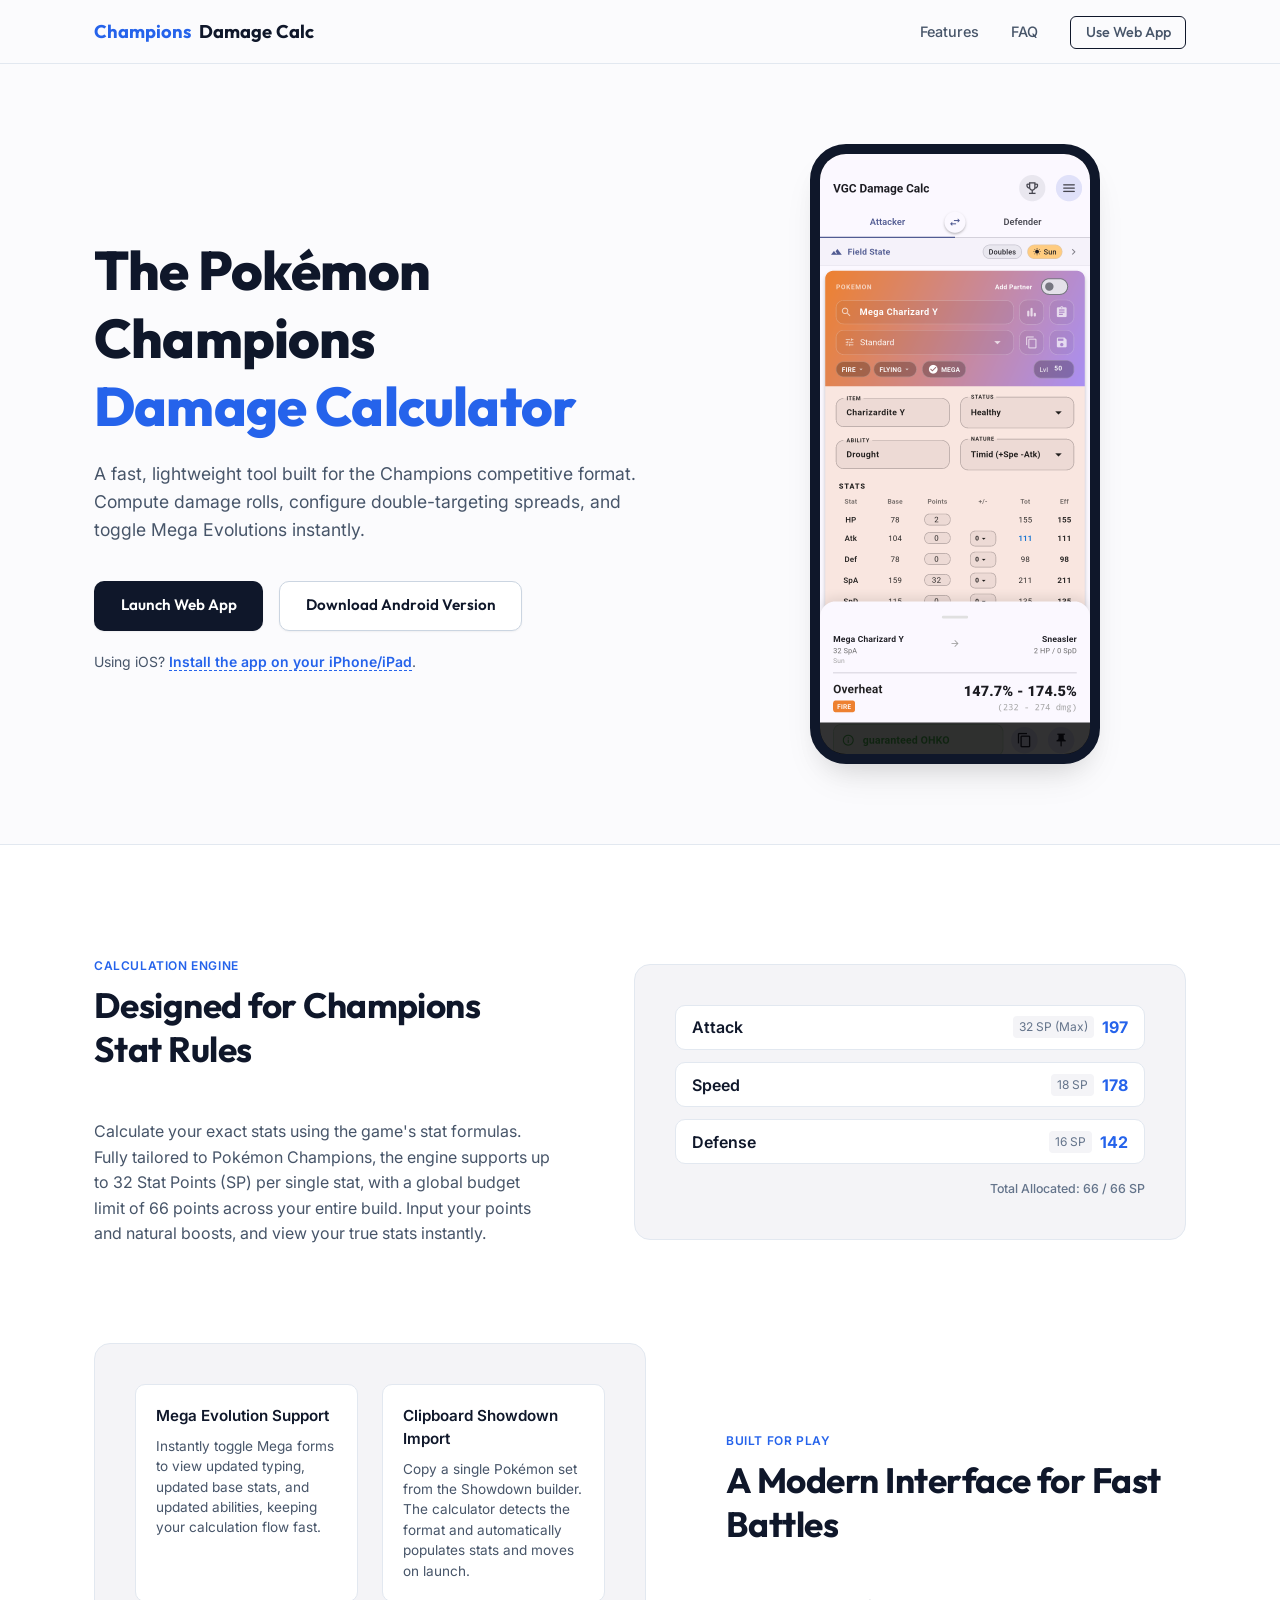
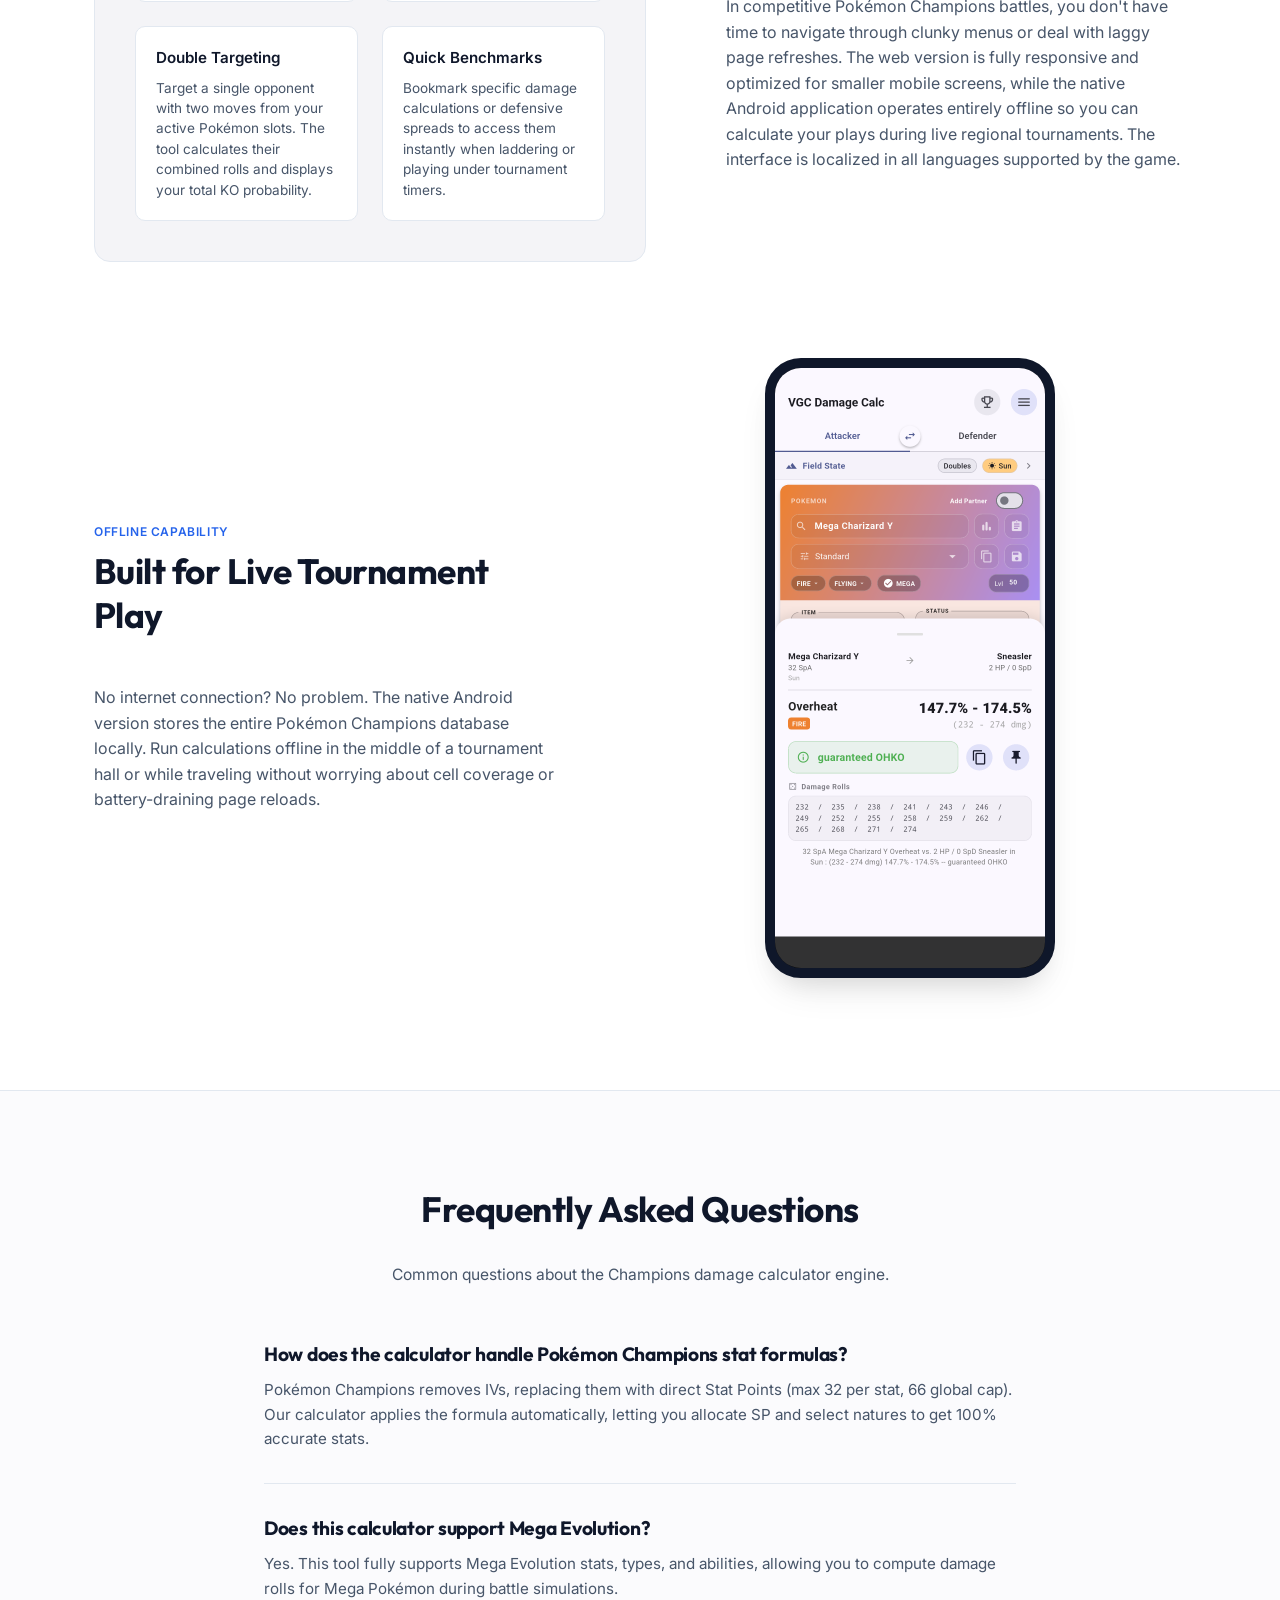
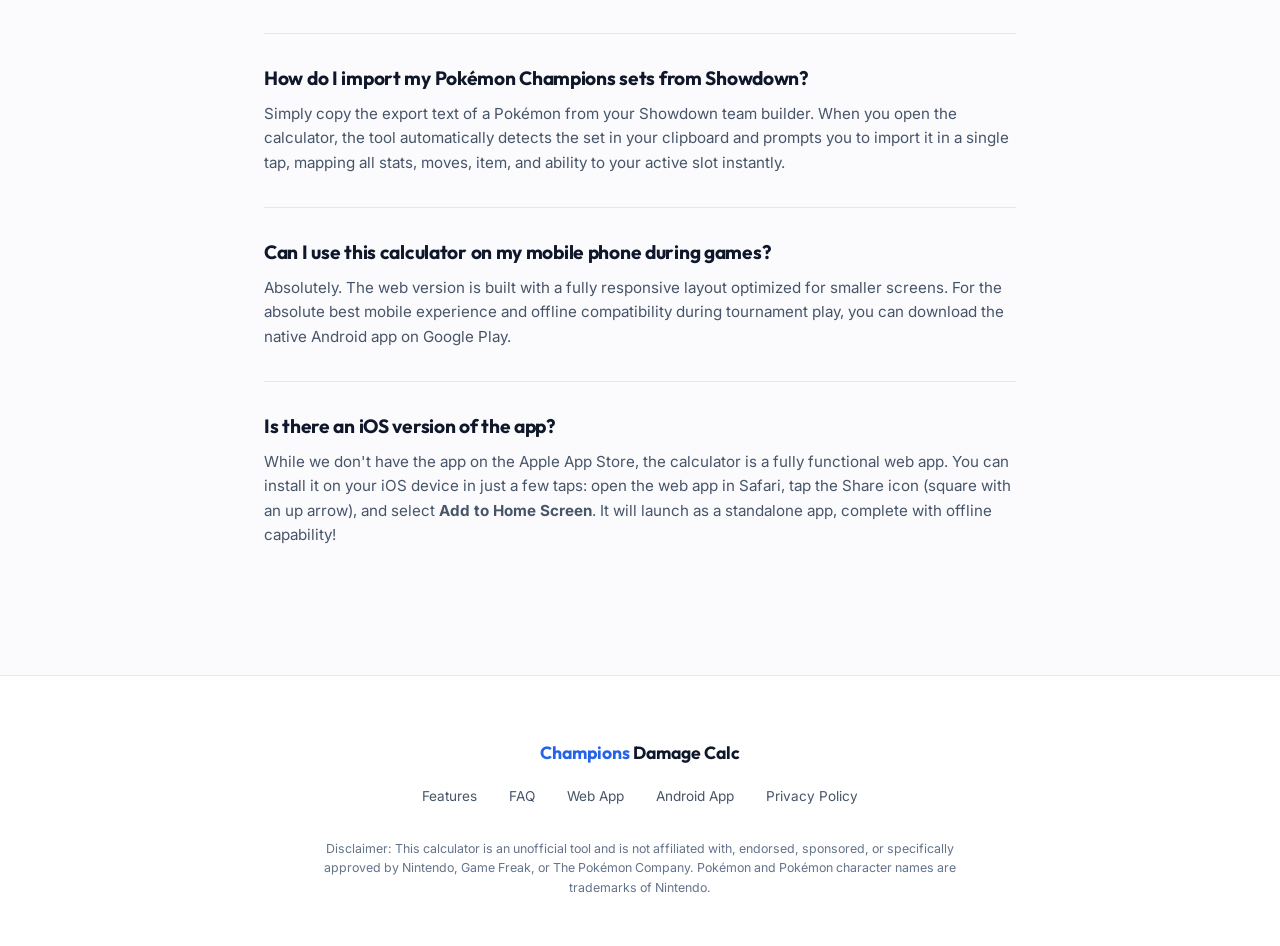
==== index.html @ 3e492c59 "added ios instructions" ====
<!DOCTYPE html>
<html lang="en">
<head>
  <meta charset="UTF-8">
  <meta name="viewport" content="width=device-width, initial-scale=1.0">
  <meta http-equiv="X-UA-Compatible" content="ie=edge">
  
  <!-- Primary SEO Metadata -->
  <title>VGC Damage Calculator for Pokémon Champions</title>
  <meta name="description" content="A dedicated damage calculator for the Pokémon Champions competitive format. Adjust Stat Points, import Showdown sets, and check Mega Evolutions.">
  <meta name="keywords" content="VGC damage calculator, Pokémon Champions damage calculator, Champions VGC calculator, Pokémon damage calculator, Showdown set import, Mega Evolution damage calculator, Pokémon Champions stats">
  <meta name="author" content="thecano">
  <link rel="canonical" href="https://canolabs.dev/">

  <!-- Open Graph / Facebook -->
  <meta property="og:type" content="website">
  <meta property="og:url" content="https://canolabs.dev/">
  <meta property="og:title" content="VGC Damage Calculator for Pokémon Champions">
  <meta property="og:description" content="A dedicated damage calculator for the Pokémon Champions competitive format. Adjust Stat Points, import Showdown sets, and check Mega Evolutions.">
  <meta property="og:image" content="https://canolabs.dev/assets/icon/icon.png">

  <!-- Twitter -->
  <meta property="twitter:card" content="summary_large_image">
  <meta property="twitter:url" content="https://canolabs.dev/">
  <meta property="twitter:title" content="VGC Damage Calculator for Pokémon Champions">
  <meta property="twitter:description" content="A dedicated damage calculator for the Pokémon Champions competitive format. Adjust Stat Points, import Showdown sets, and check Mega Evolutions.">
  <meta property="twitter:image" content="https://canolabs.dev/assets/icon/icon.png">

  <!-- Stylesheet & Favicon -->
  <link rel="stylesheet" href="styles.css">
  <link rel="icon" type="image/png" href="assets/icon/icon.png">

  <!-- Schema.org JSON-LD Markup -->
  <script type="application/ld+json">
  {
    "@context": "https://schema.org",
    "@graph": [
      {
        "@type": "SoftwareApplication",
        "@id": "https://thecano.github.io/#android-app",
        "name": "Pokémon Champions Damage Calculator (Android)",
        "operatingSystem": "Android",
        "applicationCategory": "GameApplication",
        "offers": {
          "@type": "Offer",
          "price": "0",
          "priceCurrency": "USD"
        },
        "aggregateRating": {
          "@type": "AggregateRating",
          "ratingValue": "4.9",
          "ratingCount": "124"
        },
        "downloadUrl": "https://play.google.com/store/apps/details?id=io.github.thecano.mobile_vgc_damage_calculator"
      },
      {
        "@type": "WebApplication",
        "@id": "https://thecano.github.io/#web-app",
        "name": "Pokémon Champions Damage Calculator (Web)",
        "applicationCategory": "GameApplication",
        "browserRequirements": "Requires HTML5 compatible browser",
        "offers": {
          "@type": "Offer",
          "price": "0",
          "priceCurrency": "USD"
        },
        "url": "https://calc.canolabs.dev/"
      }
    ]
  }
  </script>
</head>
<body>

  <!-- NAVBAR -->
  <nav class="navbar">
    <div class="container navbar-container">
      <a href="#" class="logo">
        <span class="logo-accent">Champions</span> Damage Calc
      </a>
      <ul class="nav-links">
        <li><a href="#features">Features</a></li>
        <li><a href="#faq">FAQ</a></li>
        <li><a href="https://calc.canolabs.dev/" class="btn-navbar">Use Web App</a></li>
      </ul>
    </div>
  </nav>

  <!-- HERO SECTION -->
  <header class="container hero-split">
    <div class="hero-content">
      <h1 class="hero-title">
        The Pokémon Champions <br>
        <span style="color: var(--color-primary);">Damage Calculator</span>
      </h1>
      <p class="hero-subtitle">
        A fast, lightweight tool built for the Champions competitive format. Compute damage rolls, configure double-targeting spreads, and toggle Mega Evolutions instantly.
      </p>
      <div class="cta-group">
        <a href="https://calc.canolabs.dev/" class="btn btn-primary">
          Launch Web App
        </a>
        <a href="https://play.google.com/store/apps/details?id=io.github.thecano.mobile_vgc_damage_calculator" class="btn btn-secondary">
          Download Android Version
        </a>
      </div>
      <div class="ios-cta-container">
        <p class="ios-cta-text">
          Using iOS? <a href="#" id="open-ios-instructions" class="ios-link">Install the app on your iPhone/iPad</a>.
        </p>
      </div>
    </div>

    <!-- Real phone screenshot mockup -->
    <div class="phone-mockup">
      <img src="assets/screenshots/matchup.png" alt="Pokémon Champions Damage Calculator Matchup Screen">
    </div>
  </header>

  <!-- FEATURES SHOWCASE (ASYMMETRIC) -->
  <section class="feature-showcase" id="features">
    <div class="container">
      
      <!-- Showcase Row 1: Stat Points Engine -->
      <div class="showcase-row">
        <div class="showcase-content">
          <span class="showcase-label">Calculation Engine</span>
          <h2>Designed for Champions Stat Rules</h2>
          <p class="showcase-desc">
            Calculate your exact stats using the game's stat formulas. Fully tailored to Pokémon Champions, the engine supports up to 32 Stat Points (SP) per single stat, with a global budget limit of 66 points across your entire build. Input your points and natural boosts, and view your true stats instantly.
          </p>
        </div>
        
        <div class="showcase-visual">
          <div class="stat-points-list">
            <div class="stat-item">
              <span class="stat-label">Attack</span>
              <div class="stat-points-display">
                <span class="stat-point-tag">32 SP (Max)</span>
                <span class="stat-value">197</span>
              </div>
            </div>
            <div class="stat-item">
              <span class="stat-label">Speed</span>
              <div class="stat-points-display">
                <span class="stat-point-tag">18 SP</span>
                <span class="stat-value">178</span>
              </div>
            </div>
            <div class="stat-item">
              <span class="stat-label">Defense</span>
              <div class="stat-points-display">
                <span class="stat-point-tag">16 SP</span>
                <span class="stat-value">142</span>
              </div>
            </div>
            <div style="text-align: right; font-size: 0.775rem; color: var(--text-light); margin-top: 4px; font-weight: 500;">
              Total Allocated: 66 / 66 SP
            </div>
          </div>
        </div>
      </div>

      <!-- Showcase Row 2: Secondary Highlights Grid -->
      <div class="showcase-row">
        <div class="showcase-visual">
          <div class="grid-features">
            <div class="grid-feature-item">
              <h4>Mega Evolution Support</h4>
              <p>Instantly toggle Mega forms to view updated typing, updated base stats, and updated abilities, keeping your calculation flow fast.</p>
            </div>
            <div class="grid-feature-item">
              <h4>Clipboard Showdown Import</h4>
              <p>Copy a single Pokémon set from the Showdown builder. The calculator detects the format and automatically populates stats and moves on launch.</p>
            </div>
            <div class="grid-feature-item">
              <h4>Double Targeting</h4>
              <p>Target a single opponent with two moves from your active Pokémon slots. The tool calculates their combined rolls and displays your total KO probability.</p>
            </div>
            <div class="grid-feature-item">
              <h4>Quick Benchmarks</h4>
              <p>Bookmark specific damage calculations or defensive spreads to access them instantly when laddering or playing under tournament timers.</p>
            </div>
          </div>
        </div>

        <div class="showcase-content">
          <span class="showcase-label">Built for Play</span>
          <h2>A Modern Interface for Fast Battles</h2>
          <p class="showcase-desc">
            In competitive Pokémon Champions battles, you don't have time to navigate through clunky menus or deal with laggy page refreshes. The web version is fully responsive and optimized for smaller mobile screens, while the native Android application operates entirely offline so you can calculate your plays during live regional tournaments. The interface is localized in all languages supported by the game.
          </p>
        </div>
      </div>

      <!-- Showcase Row 3: Offline Capability -->
      <div class="showcase-row">
        <div class="showcase-content">
          <span class="showcase-label">Offline Capability</span>
          <h2>Built for Live Tournament Play</h2>
          <p class="showcase-desc">
            No internet connection? No problem. The native Android version stores the entire Pokémon Champions database locally. Run calculations offline in the middle of a tournament hall or while traveling without worrying about cell coverage or battery-draining page reloads.
          </p>
        </div>
        
        <div class="phone-mockup">
          <img src="assets/screenshots/heat_wave_damage.png" alt="Pokémon Champions Damage Calculator Heat Wave Damage Screen">
        </div>
      </div>

    </div>
  </section>

  <!-- FAQ SECTION (DOCS-STYLE) -->
  <section class="section faq-docs" id="faq">
    <div class="container faq-docs-container">
      <div class="faq-docs-header">
        <h2>Frequently Asked Questions</h2>
        <p>Common questions about the Champions damage calculator engine.</p>
      </div>
      <div class="faq-docs-list">
        
        <div class="faq-docs-item">
          <h3 class="faq-docs-question">How does the calculator handle Pokémon Champions stat formulas?</h3>
          <p class="faq-docs-answer">
            Pokémon Champions removes IVs, replacing them with direct Stat Points (max 32 per stat, 66 global cap). Our calculator applies the formula automatically, letting you allocate SP and select natures to get 100% accurate stats.
          </p>
        </div>

        <div class="faq-docs-item">
          <h3 class="faq-docs-question">Does this calculator support Mega Evolution?</h3>
          <p class="faq-docs-answer">
            Yes. This tool fully supports Mega Evolution stats, types, and abilities, allowing you to compute damage rolls for Mega Pokémon during battle simulations.
          </p>
        </div>

        <div class="faq-docs-item">
          <h3 class="faq-docs-question">How do I import my Pokémon Champions sets from Showdown?</h3>
          <p class="faq-docs-answer">
            Simply copy the export text of a Pokémon from your Showdown team builder. When you open the calculator, the tool automatically detects the set in your clipboard and prompts you to import it in a single tap, mapping all stats, moves, item, and ability to your active slot instantly.
          </p>
        </div>

        <div class="faq-docs-item">
          <h3 class="faq-docs-question">Can I use this calculator on my mobile phone during games?</h3>
          <p class="faq-docs-answer">
            Absolutely. The web version is built with a fully responsive layout optimized for smaller screens. For the absolute best mobile experience and offline compatibility during tournament play, you can download the native Android app on Google Play.
          </p>
        </div>

        <div class="faq-docs-item">
          <h3 class="faq-docs-question">Is there an iOS version of the app?</h3>
          <p class="faq-docs-answer">
            While we don't have the app on the Apple App Store, the calculator is a fully functional web app. You can install it on your iOS device in just a few taps: open the web app in Safari, tap the Share icon (square with an up arrow), and select <strong>Add to Home Screen</strong>. It will launch as a standalone app, complete with offline capability!
          </p>
        </div>

      </div>
    </div>
  </section>

  <!-- FOOTER -->
  <footer class="footer">
    <div class="container">
      <div class="footer-logo">
        <span>Champions</span> Damage Calc
      </div>
      <ul class="footer-links">
        <li><a href="#features">Features</a></li>
        <li><a href="#faq">FAQ</a></li>
        <li><a href="https://calc.canolabs.dev/">Web App</a></li>
        <li><a href="https://play.google.com/store/apps/details?id=io.github.thecano.mobile_vgc_damage_calculator">Android App</a></li>
        <li><a href="privacy/">Privacy Policy</a></li>
      </ul>
      <p class="footer-disclaimer">
        Disclaimer: This calculator is an unofficial tool and is not affiliated with, endorsed, sponsored, or specifically approved by Nintendo, Game Freak, or The Pokémon Company. Pokémon and Pokémon character names are trademarks of Nintendo.
      </p>
    </div>
  </footer>

  <!-- iOS INSTALLATION MODAL -->
  <div id="ios-modal" class="modal-overlay">
    <div class="modal-container">
      <div class="modal-header">
        <div class="modal-header-title">
          <svg viewBox="0 0 24 24" width="24" height="24" class="modal-icon">
            <path fill="currentColor" d="M17 1.01L7 1c-1.1 0-2 .9-2 2v18c0 1.1.9 2 2 2h10c1.1 0 2-.9 2-2V3c0-1.1-.9-1.99-2-1.99zM17 19H7V5h10v14z"/>
          </svg>
          <h3>Install on iOS</h3>
        </div>
        <button id="close-ios-instructions" class="modal-close-btn" aria-label="Close modal">&times;</button>
      </div>
      <div class="modal-body">
        <p class="modal-intro">Since the calculator is not in the App Store, you can install it directly to your home screen using Safari.</p>
        
        <div class="step-list">
          <div class="step-item">
            <div class="step-number">1</div>
            <div class="step-content">
              <strong>Open in Safari</strong>
              <p>Launch Safari and visit the <a href="https://calc.canolabs.dev/" target="_blank">Web App</a>.</p>
            </div>
          </div>
          
          <div class="step-item">
            <div class="step-number">2</div>
            <div class="step-content">
              <strong>Tap the Share Button</strong>
              <p>Tap the Safari Share button in the toolbar (the square icon with an up arrow <span class="share-icon-inline"><svg viewBox="0 0 24 24" width="16" height="16" style="vertical-align: middle; display: inline-block; margin-top: -3px;"><path fill="currentColor" d="M16 5l-1.42 1.42L18 9.83H9v2h9l-3.42 3.42L16 16.67 21.84 10.83 16 5zm-11 11.83V9.83c0-2.21 1.79-4 4-4h2v-2H9c-3.31 0-6 2.69-6 6v7c0 3.31 2.69 6 6 6h3v-2H9c-2.21 0-4-1.79-4-4z"/></svg></span>).</p>
            </div>
          </div>
          
          <div class="step-item">
            <div class="step-number">3</div>
            <div class="step-content">
              <strong>Select 'Add to Home Screen'</strong>
              <p>Scroll down the share sheet options and tap <span style="white-space: nowrap;"><strong>Add to Home Screen</strong></span></p>
            </div>
          </div>
          
          <div class="step-item">
            <div class="step-number">4</div>
            <div class="step-content">
              <strong>Add and Launch</strong>
              <p>Name the app (or keep the default) and tap <span style="white-space: nowrap;"><strong>Add</strong></span> in the top-right corner. The app will appear on your home screen!</p>
            </div>
          </div>
        </div>
      </div>
      <div class="modal-footer">
        <a href="https://calc.canolabs.dev/" class="btn btn-primary" style="width: 100%; justify-content: center;">Launch Web App in Safari</a>
      </div>
    </div>
  </div>

  <script>
    const openBtn = document.getElementById('open-ios-instructions');
    const closeBtn = document.getElementById('close-ios-instructions');
    const modal = document.getElementById('ios-modal');

    if (openBtn && closeBtn && modal) {
      openBtn.addEventListener('click', function(e) {
        e.preventDefault();
        modal.classList.add('active');
        document.body.style.overflow = 'hidden'; // prevent scrolling behind modal
      });

      closeBtn.addEventListener('click', function() {
        modal.classList.remove('active');
        document.body.style.overflow = '';
      });

      // Close modal on click outside container
      modal.addEventListener('click', function(e) {
        if (e.target === modal) {
          modal.classList.remove('active');
          document.body.style.overflow = '';
        }
      });
    }
  </script>
</body>
</html>
---- styles.css ----
/* ==========================================================================
   DESIGN SYSTEM & VARIABLES (LIGHT THEME)
   ========================================================================== */
@import url('https://fonts.googleapis.com/css2?family=Inter:wght@400;500;600&family=Outfit:wght@500;700;800&display=swap');

:root {
  /* Colors */
  --bg-primary: #fbfbfd;
  --bg-secondary: #f4f4f7;
  --card-bg: #ffffff;
  --card-border: #e2e8f0;
  
  --color-primary: #2563eb;      /* Cobalt Blue */
  --color-primary-light: #eff6ff;
  --color-primary-glow: rgba(37, 99, 235, 0.08);
  --color-accent: #e11d48;       /* Crimson Red */
  --color-accent-light: #fff1f2;
  
  --text-main: #0f172a;
  --text-muted: #475569;
  --text-light: #64748b;
  
  /* Typography */
  --font-display: 'Outfit', 'Inter', system-ui, -apple-system, sans-serif;
  --font-body: 'Inter', system-ui, -apple-system, sans-serif;
  
  /* Transitions */
  --transition-smooth: all 0.25s cubic-bezier(0.4, 0, 0.2, 1);
  --transition-fast: all 0.15s ease;
  
  /* Border Radius & Spacing */
  --radius-lg: 16px;
  --radius-md: 10px;
  --max-width: 1140px;
}

/* ==========================================================================
   RESET & BASE STYLES
   ========================================================================== */
* {
  box-sizing: border-box;
  margin: 0;
  padding: 0;
}

html {
  scroll-behavior: smooth;
}

body {
  background-color: var(--bg-primary);
  color: var(--text-main);
  font-family: var(--font-body);
  line-height: 1.5;
  -webkit-font-smoothing: antialiased;
}

/* ==========================================================================
   TYPOGRAPHY
   ========================================================================== */
h1, h2, h3 {
  font-family: var(--font-display);
  font-weight: 700;
  letter-spacing: -0.015em;
  line-height: 1.25;
}

h1 {
  font-size: clamp(2.2rem, 4.5vw, 3.4rem);
  font-weight: 800;
  color: var(--text-main);
}

h2 {
  font-size: clamp(1.6rem, 3.5vw, 2.2rem);
  margin-bottom: 2rem;
  color: var(--text-main);
}

h3 {
  font-size: 1.15rem;
  margin-bottom: 0.5rem;
  font-weight: 600;
}

p {
  color: var(--text-muted);
  font-size: 0.975rem;
}

/* ==========================================================================
   LAYOUTS & SECTIONS
   ========================================================================== */
.container {
  max-width: var(--max-width);
  margin: 0 auto;
  padding: 0 1.5rem;
}

.section {
  padding: 6rem 0;
}

/* ==========================================================================
   NAVBAR
   ========================================================================== */
.navbar {
  position: sticky;
  top: 0;
  width: 100%;
  background: rgba(251, 251, 253, 0.85);
  backdrop-filter: blur(12px);
  -webkit-backdrop-filter: blur(12px);
  border-bottom: 1px solid var(--card-border);
  z-index: 100;
  height: 64px;
  display: flex;
  align-items: center;
}

.navbar-container {
  display: flex;
  justify-content: space-between;
  align-items: center;
  width: 100%;
}

.logo {
  font-family: var(--font-display);
  font-weight: 700;
  font-size: 1.15rem;
  color: var(--text-main);
  text-decoration: none;
  display: flex;
  align-items: center;
  gap: 0.5rem;
}

.logo-accent {
  color: var(--color-primary);
}

.nav-links {
  display: flex;
  gap: 2rem;
  align-items: center;
  list-style: none;
}

.nav-links a {
  color: var(--text-muted);
  text-decoration: none;
  font-weight: 500;
  font-size: 0.9rem;
  transition: var(--transition-fast);
}

.nav-links a:hover {
  color: var(--color-primary);
}

/* ==========================================================================
   HERO SPLIT SECTION
   ========================================================================== */
.hero-split {
  padding-top: 5rem;
  padding-bottom: 5rem;
  display: grid;
  grid-template-columns: 1.1fr 0.9fr;
  align-items: center;
  gap: 4rem;
}

.hero-content {
  display: flex;
  flex-direction: column;
  align-items: flex-start;
}

.hero-title {
  margin-bottom: 1.25rem;
}

.hero-subtitle {
  font-size: 1.1rem;
  color: var(--text-muted);
  margin-bottom: 2.25rem;
  line-height: 1.6;
}

/* CTA Group */
.cta-group {
  display: flex;
  gap: 1rem;
  width: 100%;
}

.btn {
  display: inline-flex;
  align-items: center;
  justify-content: center;
  gap: 0.5rem;
  padding: 0.8rem 1.6rem;
  border-radius: var(--radius-md);
  font-family: var(--font-display);
  font-weight: 600;
  font-size: 0.95rem;
  cursor: pointer;
  text-decoration: none;
  transition: var(--transition-smooth);
  border: 1px solid transparent;
}

.btn-primary {
  background-color: #0f172a;
  color: #ffffff;
  box-shadow: 0 1px 2px rgba(0,0,0,0.05);
}

.btn-primary:hover {
  background-color: #1e293b;
  transform: translateY(-1px);
}

.btn-secondary {
  background-color: #ffffff;
  color: #0f172a;
  border-color: #cbd5e1;
  box-shadow: 0 1px 2px rgba(0,0,0,0.05);
}

.btn-secondary:hover {
  background-color: #f8fafc;
  border-color: #94a3b8;
  transform: translateY(-1px);
}

.btn-navbar {
  border: 1.5px solid #0f172a;
  color: #0f172a;
  background-color: transparent;
  padding: 0.4rem 0.9rem;
  font-size: 0.85rem;
  border-radius: 6px;
  font-weight: 600;
  text-decoration: none;
  font-family: var(--font-display);
  transition: var(--transition-fast);
}

.btn-navbar:hover {
  background-color: #0f172a;
  color: #ffffff;
}

.btn svg {
  width: 18px;
  height: 18px;
  fill: currentColor;
}

/* ==========================================================================
   APP INTERFACE MOCKUP (REAL SCREENSHOT IN PHONE WRAPPER)
   ========================================================================== */
.phone-mockup {
  position: relative;
  width: 100%;
  max-width: 290px;
  margin: 0 auto;
  border: 10px solid #0f172a;
  border-radius: 36px;
  box-shadow: 0 20px 40px -15px rgba(0,0,0,0.12), 0 15px 25px -10px rgba(0,0,0,0.08);
  overflow: hidden;
  background-color: #000000;
  justify-self: center;
  transition: var(--transition-smooth);
}

.phone-mockup:hover {
  transform: translateY(-4px) scale(1.01);
  box-shadow: 0 30px 50px -20px rgba(0,0,0,0.18);
}

.phone-mockup img {
  display: block;
  width: 100%;
  height: auto;
}

/* Secondary showcase screenshot card */
.screenshot-card {
  border: 1px solid var(--card-border);
  border-radius: var(--radius-lg);
  box-shadow: 0 10px 20px rgba(0, 0, 0, 0.03);
  overflow: hidden;
  background-color: #ffffff;
}

.screenshot-card img {
  display: block;
  width: 100%;
  height: auto;
}

/* ==========================================================================
   WALKTHROUGH FEATURE SHOWCASE (ASYMMETRIC)
   ========================================================================== */
.feature-showcase {
  background-color: #ffffff;
  border-top: 1px solid var(--card-border);
  border-bottom: 1px solid var(--card-border);
  padding: 7rem 0;
}

.showcase-row {
  display: grid;
  grid-template-columns: 1fr 1.2fr;
  gap: 5rem;
  align-items: center;
  margin-bottom: 6rem;
}

.showcase-row:nth-child(even) {
  grid-template-columns: 1.2fr 1fr;
}

.showcase-row:last-child {
  margin-bottom: 0;
}

.showcase-content {
  display: flex;
  flex-direction: column;
  justify-content: center;
}

.showcase-label {
  color: var(--color-primary);
  font-weight: 600;
  text-transform: uppercase;
  font-size: 0.75rem;
  letter-spacing: 0.05em;
  margin-bottom: 0.5rem;
}

.showcase-desc {
  font-size: 1rem;
  margin-top: 1rem;
  line-height: 1.6;
}

/* Asymmetric details display */
.showcase-visual {
  background-color: var(--bg-secondary);
  border: 1px solid var(--card-border);
  border-radius: var(--radius-lg);
  padding: 2.5rem;
  display: flex;
  flex-direction: column;
  justify-content: center;
  min-height: 250px;
}

.showcase-row:nth-child(even) .showcase-visual {
  grid-column: 1;
}

.showcase-row:nth-child(even) .showcase-content {
  grid-column: 2;
  grid-row: 1;
}

/* Flat SP engine list mockup */
.stat-points-list {
  display: flex;
  flex-direction: column;
  gap: 0.75rem;
}

.stat-item {
  display: flex;
  justify-content: space-between;
  align-items: center;
  background-color: #ffffff;
  padding: 0.6rem 1rem;
  border-radius: var(--radius-md);
  border: 1px solid var(--card-border);
}

.stat-label {
  font-weight: 600;
  color: var(--text-main);
}

.stat-points-display {
  display: flex;
  gap: 0.5rem;
  align-items: center;
}

.stat-value {
  font-weight: 700;
  color: var(--color-primary);
}

.stat-point-tag {
  background-color: var(--bg-secondary);
  padding: 2px 6px;
  border-radius: 4px;
  font-size: 0.75rem;
  color: var(--text-light);
}

/* Grid for smaller feature items */
.grid-features {
  display: grid;
  grid-template-columns: repeat(2, 1fr);
  gap: 1.5rem;
}

.grid-feature-item {
  background-color: #ffffff;
  border: 1px solid var(--card-border);
  border-radius: var(--radius-md);
  padding: 1.25rem;
}

.grid-feature-item h4 {
  font-size: 0.95rem;
  font-weight: 600;
  color: var(--text-main);
  margin-bottom: 0.5rem;
}

.grid-feature-item p {
  font-size: 0.85rem;
  line-height: 1.5;
}

/* ==========================================================================
   MINIMAL DOCS-STYLE FAQ SECTION
   ========================================================================== */
.faq-docs {
  background-color: var(--bg-primary);
}

.faq-docs-container {
  max-width: 800px;
  margin: 0 auto;
}

.faq-docs-header {
  text-align: center;
  margin-bottom: 3.5rem;
}

.faq-docs-list {
  display: flex;
  flex-direction: column;
  gap: 2rem;
}

.faq-docs-item {
  border-bottom: 1px solid var(--card-border);
  padding-bottom: 2rem;
}

.faq-docs-item:last-child {
  border-bottom: none;
}

.faq-docs-question {
  font-family: var(--font-display);
  font-size: 1.2rem;
  font-weight: 700;
  color: var(--text-main);
  margin-bottom: 0.75rem;
}

.faq-docs-answer {
  color: var(--text-muted);
  font-size: 0.95rem;
  line-height: 1.6;
}

/* ==========================================================================
   FOOTER
   ========================================================================== */
.footer {
  background-color: #ffffff;
  border-top: 1px solid var(--card-border);
  padding: 4rem 0 3rem;
  text-align: center;
}

.footer-logo {
  font-family: var(--font-display);
  font-weight: 700;
  font-size: 1.1rem;
  color: var(--text-main);
  margin-bottom: 1rem;
}

.footer-logo span {
  color: var(--color-primary);
}

.footer-links {
  display: flex;
  justify-content: center;
  gap: 2rem;
  margin-bottom: 2rem;
  list-style: none;
}

.footer-links a {
  color: var(--text-muted);
  text-decoration: none;
  font-size: 0.85rem;
}

.footer-links a:hover {
  color: var(--color-primary);
}

.footer-disclaimer {
  max-width: 680px;
  margin: 0 auto;
  font-size: 0.775rem;
  color: var(--text-light);
  line-height: 1.6;
}

/* ==========================================================================
   MEDIA QUERIES (RESPONSIVENESS)
   ========================================================================== */
@media (max-width: 900px) {
  .hero-split {
    grid-template-columns: 1fr;
    text-align: center;
    gap: 3rem;
    padding-top: 3rem;
  }
  
  .hero-content {
    align-items: center;
  }
  
  .cta-group {
    justify-content: center;
  }
  
  .showcase-row,
  .showcase-row:nth-child(even) {
    grid-template-columns: 1fr;
    gap: 2rem;
    margin-bottom: 4rem;
  }
  
  .showcase-row:nth-child(even) .showcase-visual {
    grid-column: 1;
    grid-row: auto;
  }
  
  .showcase-row:nth-child(even) .showcase-content {
    grid-column: 1;
    grid-row: auto;
  }
}

@media (max-width: 500px) {
  .section {
    padding: 4rem 0;
  }
  
  .cta-group {
    flex-direction: column;
    align-items: stretch;
  }
  
  .btn {
    width: 100%;
  }
  
  .grid-features {
    grid-template-columns: 1fr;
  }
  
  .showcase-visual {
    padding: 1.25rem;
  }
  
  .navbar-container {
    justify-content: center;
  }
  
  .nav-links {
    display: none;
  }
}

/* ==========================================================================
   iOS INSTALLATION MODAL
   ========================================================================== */
.modal-overlay {
  position: fixed;
  top: 0;
  left: 0;
  width: 100%;
  height: 100%;
  background-color: rgba(15, 23, 42, 0.4);
  backdrop-filter: blur(8px);
  -webkit-backdrop-filter: blur(8px);
  z-index: 1000;
  display: flex;
  justify-content: center;
  align-items: center;
  opacity: 0;
  pointer-events: none;
  transition: opacity 0.3s ease;
}

.modal-overlay.active {
  opacity: 1;
  pointer-events: auto;
}

.modal-container {
  background-color: var(--card-bg);
  border: 1px solid var(--card-border);
  border-radius: var(--radius-lg);
  width: 90%;
  max-width: 460px;
  max-height: 85vh;
  box-shadow: 0 25px 50px -12px rgba(0, 0, 0, 0.25);
  transform: scale(0.95);
  transition: transform 0.3s cubic-bezier(0.34, 1.56, 0.64, 1);
  display: flex;
  flex-direction: column;
  overflow: hidden;
}

.modal-overlay.active .modal-container {
  transform: scale(1);
}

.modal-header {
  padding: 1.25rem 1.5rem;
  border-bottom: 1px solid var(--card-border);
  display: flex;
  justify-content: space-between;
  align-items: center;
  flex-shrink: 0;
  background-color: var(--card-bg);
  z-index: 10;
}

.modal-header-title {
  display: flex;
  align-items: center;
  gap: 0.75rem;
}

.modal-header-title h3 {
  margin-bottom: 0;
  font-size: 1.25rem;
}

.modal-icon {
  color: var(--color-primary);
}

.modal-close-btn {
  background: none;
  border: none;
  font-size: 1.75rem;
  font-weight: 400;
  color: var(--text-light);
  cursor: pointer;
  line-height: 1;
  padding: 0.25rem;
  transition: var(--transition-fast);
}

.modal-close-btn:hover {
  color: var(--text-main);
}

.modal-body {
  padding: 1.25rem 1.5rem;
  flex-grow: 1;
  overflow-y: auto;
  -webkit-overflow-scrolling: touch;
}

.modal-intro {
  font-size: 0.925rem;
  color: var(--text-muted);
  margin-bottom: 1.5rem;
  line-height: 1.5;
}

/* Step list style */
.step-list {
  display: flex;
  flex-direction: column;
  gap: 1.25rem;
}

.step-item {
  display: flex;
  gap: 1rem;
  align-items: flex-start;
}

.step-number {
  width: 28px;
  height: 28px;
  border-radius: 50%;
  background: var(--color-primary-light);
  color: var(--color-primary);
  font-weight: 700;
  font-size: 0.875rem;
  display: flex;
  justify-content: center;
  align-items: center;
  flex-shrink: 0;
  font-family: var(--font-display);
  box-shadow: 0 0 0 4px var(--color-primary-glow);
}

.step-content {
  flex-grow: 1;
}

.step-content strong {
  display: block;
  font-size: 0.95rem;
  color: var(--text-main);
  margin-bottom: 0.2rem;
  font-family: var(--font-display);
}

.step-content p {
  font-size: 0.875rem;
  color: var(--text-muted);
  line-height: 1.45;
}

.step-content a {
  color: var(--color-primary);
  text-decoration: none;
  font-weight: 500;
}

.step-content a:hover {
  text-decoration: underline;
}

.modal-footer {
  padding: 1.25rem 1.5rem;
  border-top: 1px solid var(--card-border);
  background-color: var(--bg-secondary);
  flex-shrink: 0;
}

/* Link style in hero */
.ios-cta-container {
  margin-top: 1.25rem;
  width: 100%;
}

.ios-cta-text {
  font-size: 0.875rem;
  color: var(--text-muted);
}

.ios-link {
  color: var(--color-primary);
  text-decoration: none;
  font-weight: 600;
  border-bottom: 1px dashed var(--color-primary);
  transition: var(--transition-fast);
  cursor: pointer;
}

.ios-link:hover {
  color: #1d4ed8; /* Darker blue */
  border-bottom-style: solid;
}

@media (max-width: 900px) {
  .ios-cta-container {
    text-align: center;
  }
}

.nowrap {
  white-space: nowrap;
}
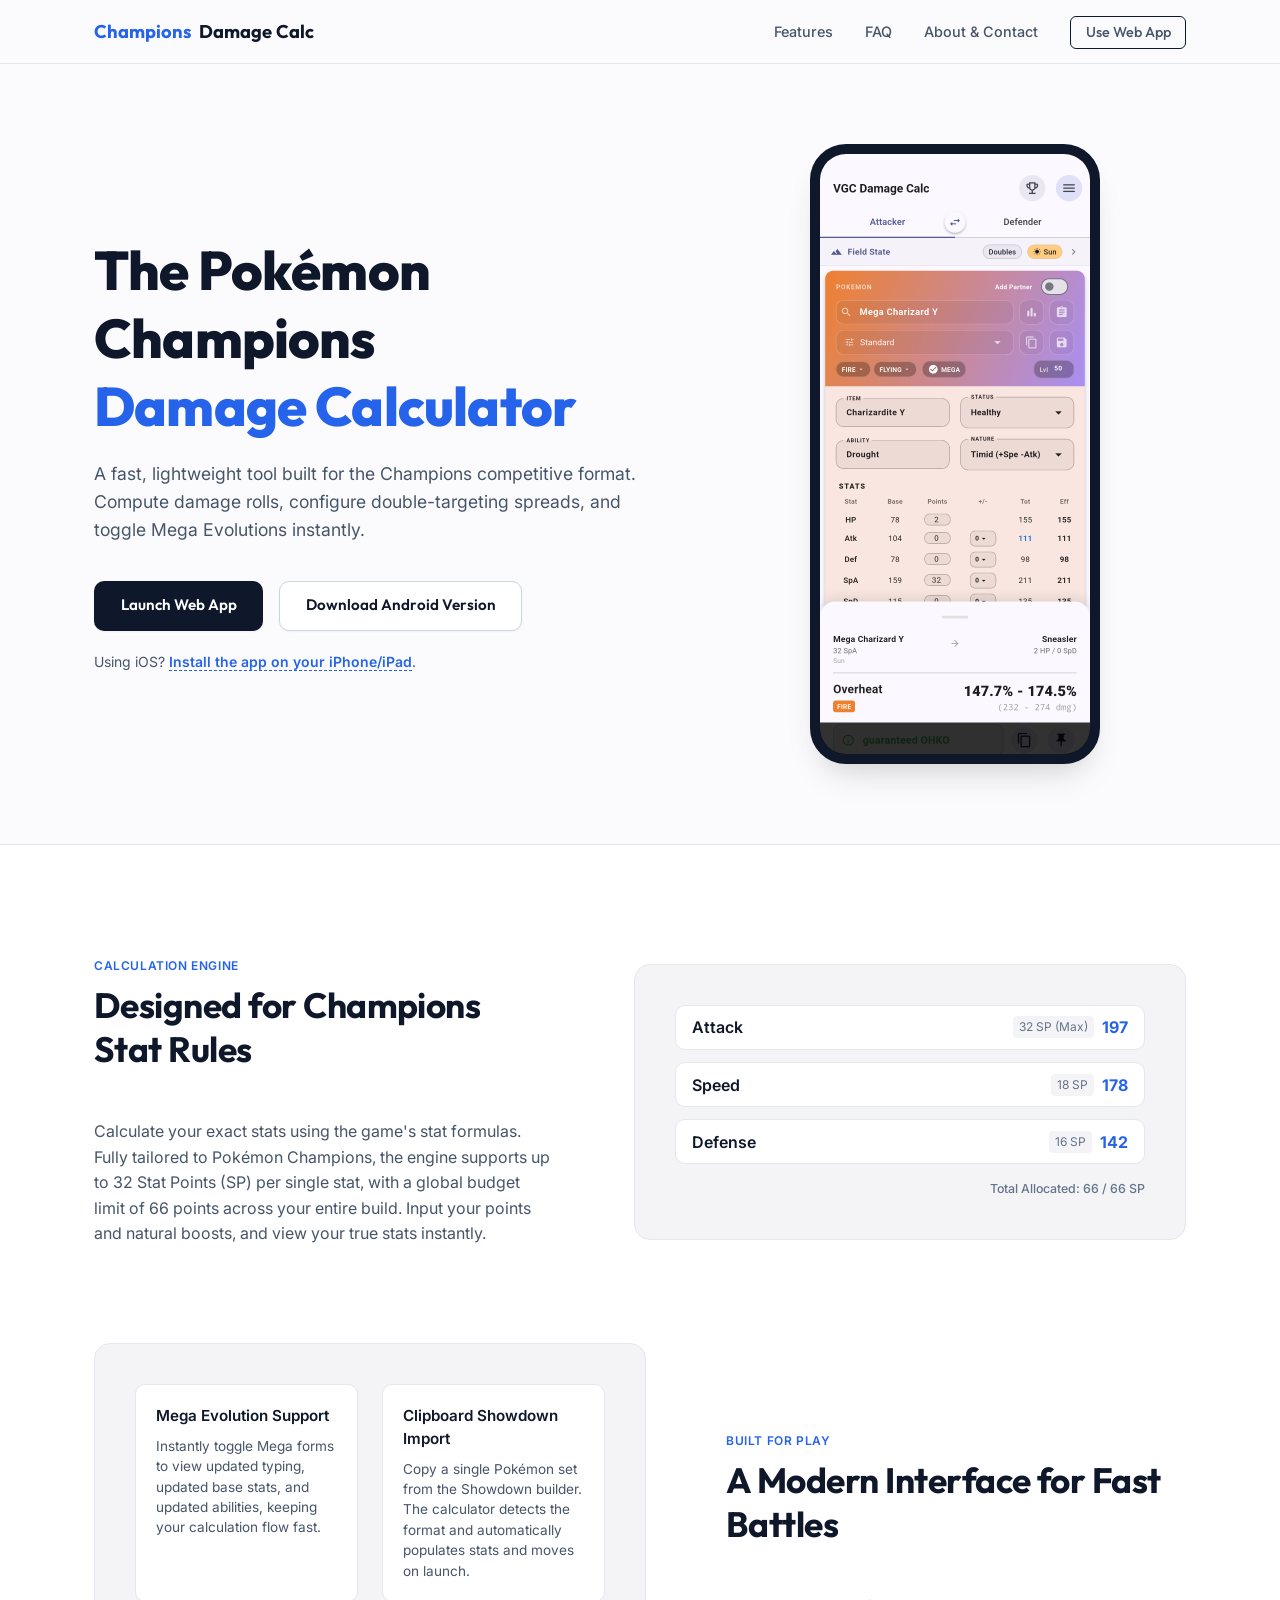
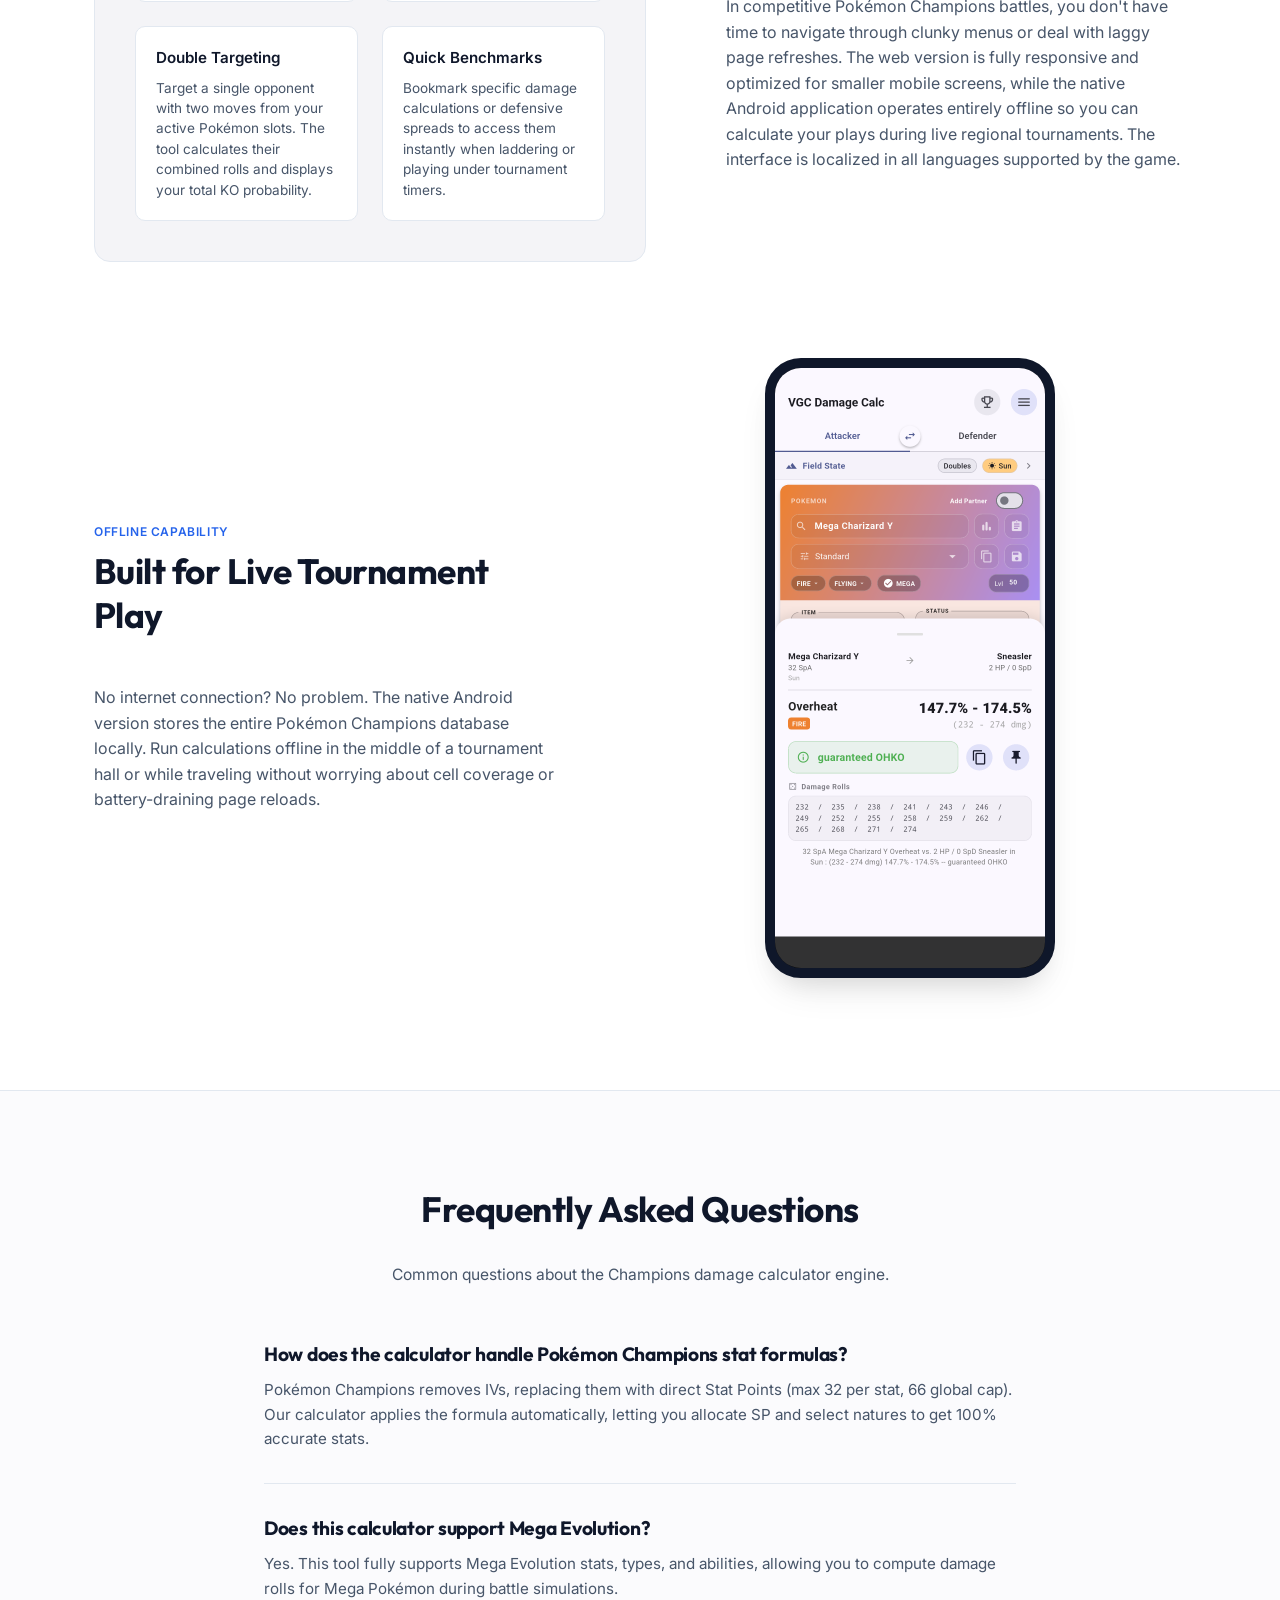
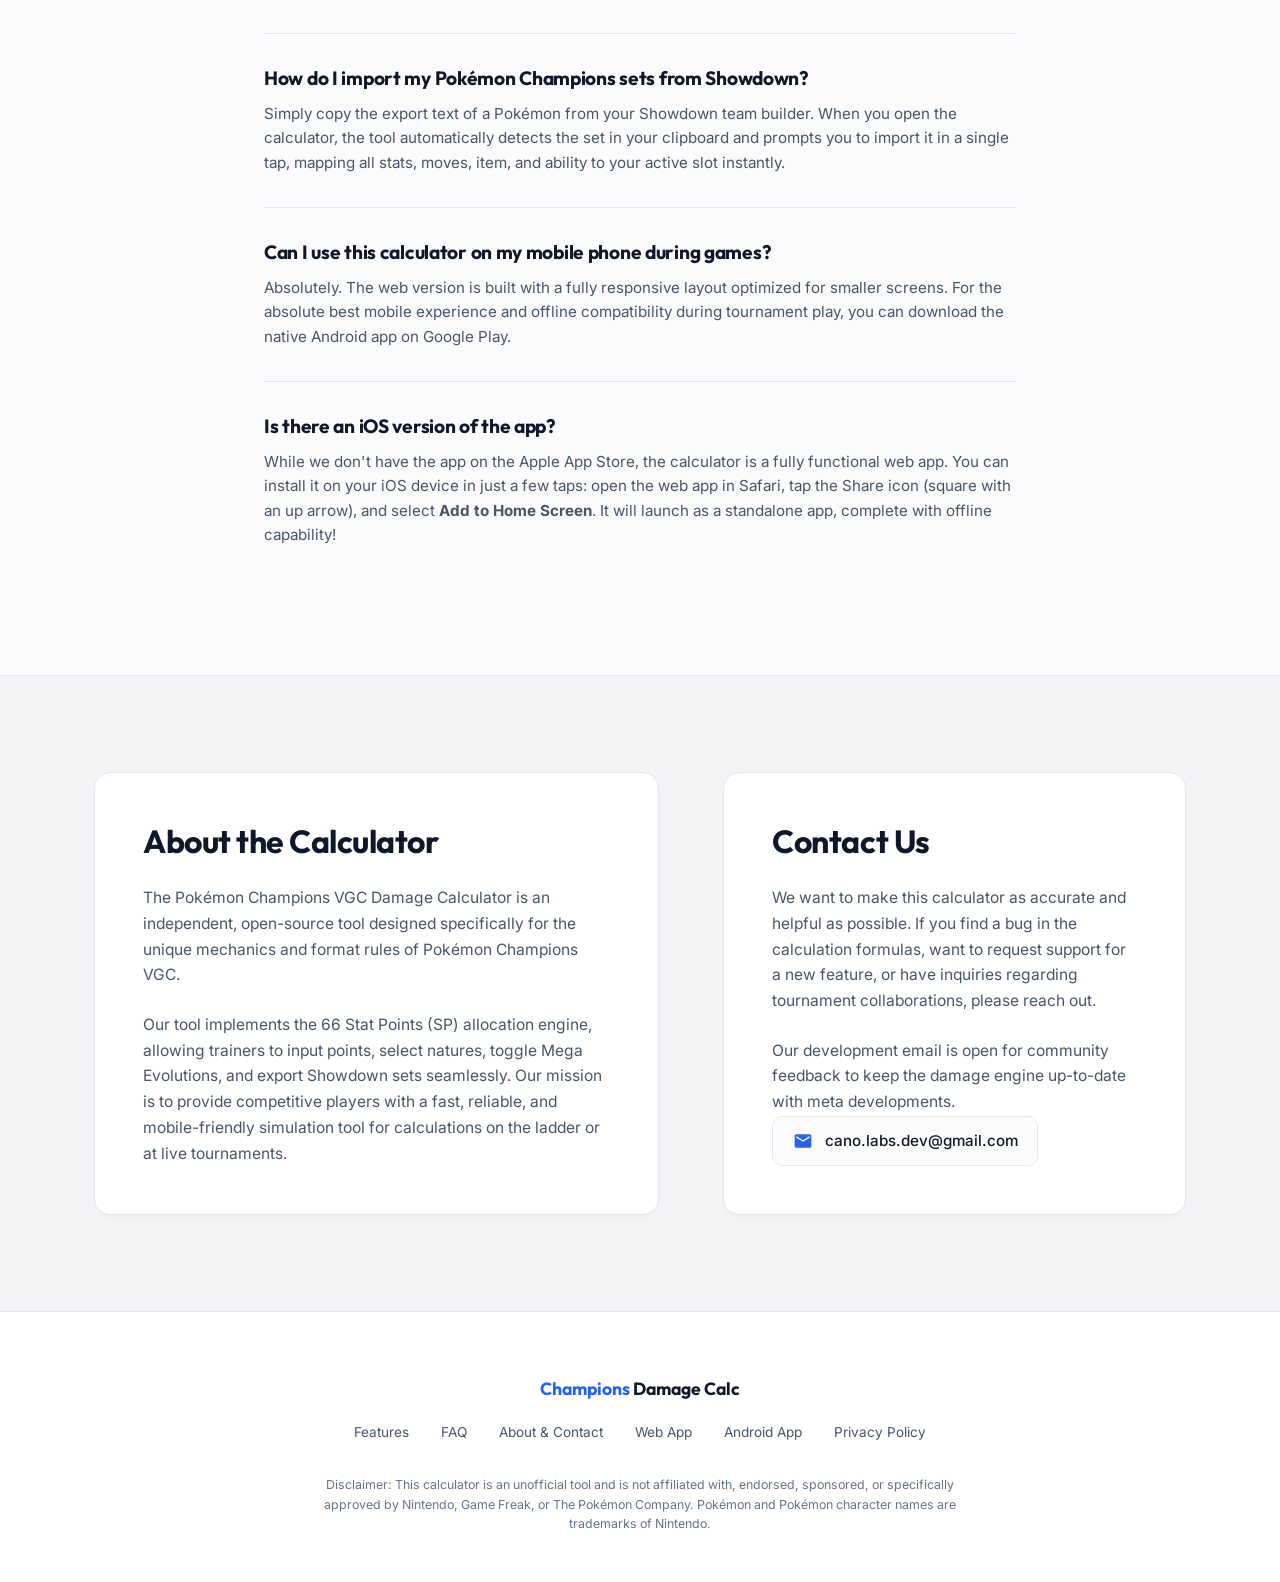
==== commit 7c67908a: "added sitemap and robots.txt" ====
--- a/index.html
+++ b/index.html
@@ -29,6 +29,10 @@
   <!-- Stylesheet & Favicon -->
   <link rel="stylesheet" href="styles.css">
   <link rel="icon" type="image/png" href="assets/icon/icon.png">
+
+  <!-- Google AdSense -->
+  <script async src="https://pagead2.googlesyndication.com/pagead/js/adsbygoogle.js?client=ca-pub-8239790238615389"
+          crossorigin="anonymous"></script>
 
   <!-- Schema.org JSON-LD Markup -->
   <script type="application/ld+json">
@@ -81,6 +85,7 @@
       <ul class="nav-links">
         <li><a href="#features">Features</a></li>
         <li><a href="#faq">FAQ</a></li>
+        <li><a href="#about-contact">About & Contact</a></li>
         <li><a href="https://calc.canolabs.dev/" class="btn-navbar">Use Web App</a></li>
       </ul>
     </div>
@@ -259,6 +264,47 @@
     </div>
   </section>
 
+  <!-- ABOUT & CONTACT SECTION -->
+  <section class="section about-contact-section" id="about-contact">
+    <div class="container">
+      <div class="about-contact-grid">
+        <!-- About Card -->
+        <div class="about-card">
+          <h2>About the Calculator</h2>
+          <p>
+            The Pokémon Champions VGC Damage Calculator is an independent, open-source tool designed specifically for the unique mechanics and format rules of Pokémon Champions VGC.
+          </p>
+          <p>
+            Our tool implements the 66 Stat Points (SP) allocation engine, allowing trainers to input points, select natures, toggle Mega Evolutions, and export Showdown sets seamlessly. Our mission is to provide competitive players with a fast, reliable, and mobile-friendly simulation tool for calculations on the ladder or at live tournaments.
+          </p>
+        </div>
+
+        <!-- Contact Card -->
+        <div class="contact-card">
+          <div>
+            <h2>Contact Us</h2>
+            <p>
+              We want to make this calculator as accurate and helpful as possible. If you find a bug in the calculation formulas, want to request support for a new feature, or have inquiries regarding tournament collaborations, please reach out.
+            </p>
+            <p>
+              Our development email is open for community feedback to keep the damage engine up-to-date with meta developments.
+            </p>
+          </div>
+          <div class="contact-email-wrapper">
+            <a href="mailto:cano.labs.dev@gmail.com" class="contact-email-box">
+              <span class="contact-email-icon">
+                <svg viewBox="0 0 24 24" width="20" height="20" fill="currentColor">
+                  <path d="M20 4H4c-1.1 0-1.99.9-1.99 2L2 18c0 1.1.9 2 2 2h16c1.1 0 2-.9 2-2V6c0-1.1-.9-2-2-2zm0 4l-8 5-8-5V6l8 5 8-5v2z"/>
+                </svg>
+              </span>
+              cano.labs.dev@gmail.com
+            </a>
+          </div>
+        </div>
+      </div>
+    </div>
+  </section>
+
   <!-- FOOTER -->
   <footer class="footer">
     <div class="container">
@@ -268,6 +314,7 @@
       <ul class="footer-links">
         <li><a href="#features">Features</a></li>
         <li><a href="#faq">FAQ</a></li>
+        <li><a href="#about-contact">About & Contact</a></li>
         <li><a href="https://calc.canolabs.dev/">Web App</a></li>
         <li><a href="https://play.google.com/store/apps/details?id=io.github.thecano.mobile_vgc_damage_calculator">Android App</a></li>
         <li><a href="privacy/">Privacy Policy</a></li>
--- a/styles.css
+++ b/styles.css
@@ -799,3 +799,90 @@
   white-space: nowrap;
 }
 
+/* ==========================================================================
+   ABOUT & CONTACT SECTION
+   ========================================================================== */
+.about-contact-section {
+  background-color: var(--bg-secondary);
+  border-top: 1px solid var(--card-border);
+  padding: 6rem 0;
+}
+
+.about-contact-grid {
+  display: grid;
+  grid-template-columns: 1.1fr 0.9fr;
+  gap: 4rem;
+  align-items: stretch;
+}
+
+.about-card, .contact-card {
+  background-color: var(--card-bg);
+  border: 1px solid var(--card-border);
+  border-radius: var(--radius-lg);
+  padding: 3rem;
+  box-shadow: 0 4px 6px -1px rgba(0, 0, 0, 0.02), 0 2px 4px -1px rgba(0, 0, 0, 0.01);
+  display: flex;
+  flex-direction: column;
+  justify-content: space-between;
+}
+
+.about-contact-section h2 {
+  margin-bottom: 1.5rem;
+  font-size: 2rem;
+  color: var(--text-main);
+}
+
+.about-contact-section p {
+  line-height: 1.65;
+  color: var(--text-muted);
+  font-size: 0.975rem;
+  margin-bottom: 1.5rem;
+}
+
+.about-contact-section p:last-child {
+  margin-bottom: 0;
+}
+
+.contact-email-wrapper {
+  margin-top: auto;
+}
+
+.contact-email-box {
+  display: inline-flex;
+  align-items: center;
+  gap: 0.75rem;
+  background-color: var(--bg-primary);
+  padding: 0.8rem 1.2rem;
+  border-radius: var(--radius-md);
+  border: 1px solid var(--card-border);
+  font-size: 0.95rem;
+  color: var(--text-main);
+  text-decoration: none;
+  font-weight: 500;
+  transition: var(--transition-fast);
+}
+
+.contact-email-box:hover {
+  border-color: var(--color-primary);
+  color: var(--color-primary);
+  background-color: var(--color-primary-light);
+}
+
+.contact-email-icon {
+  color: var(--color-primary);
+  display: flex;
+  align-items: center;
+}
+
+@media (max-width: 900px) {
+  .about-contact-grid {
+    grid-template-columns: 1fr;
+    gap: 2.5rem;
+  }
+  
+  .about-card, .contact-card {
+    padding: 2rem;
+  }
+}
+
+
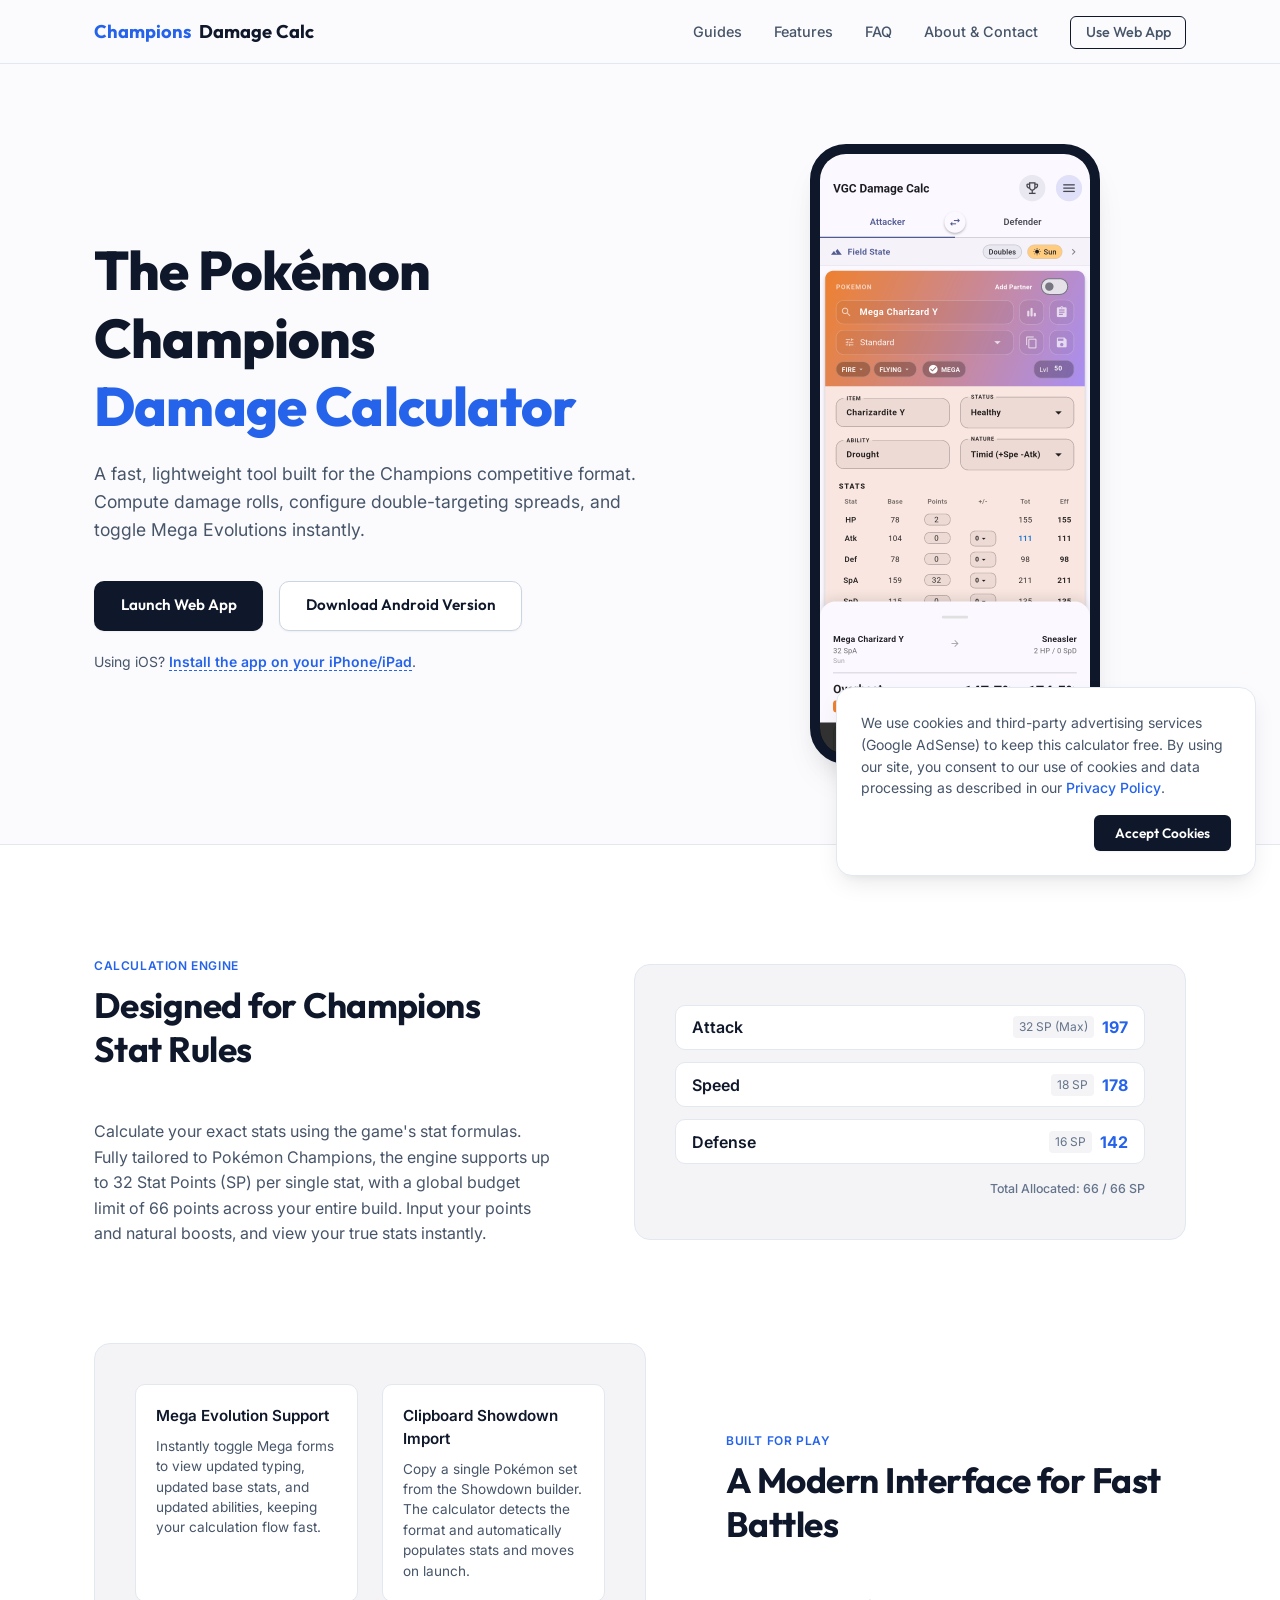
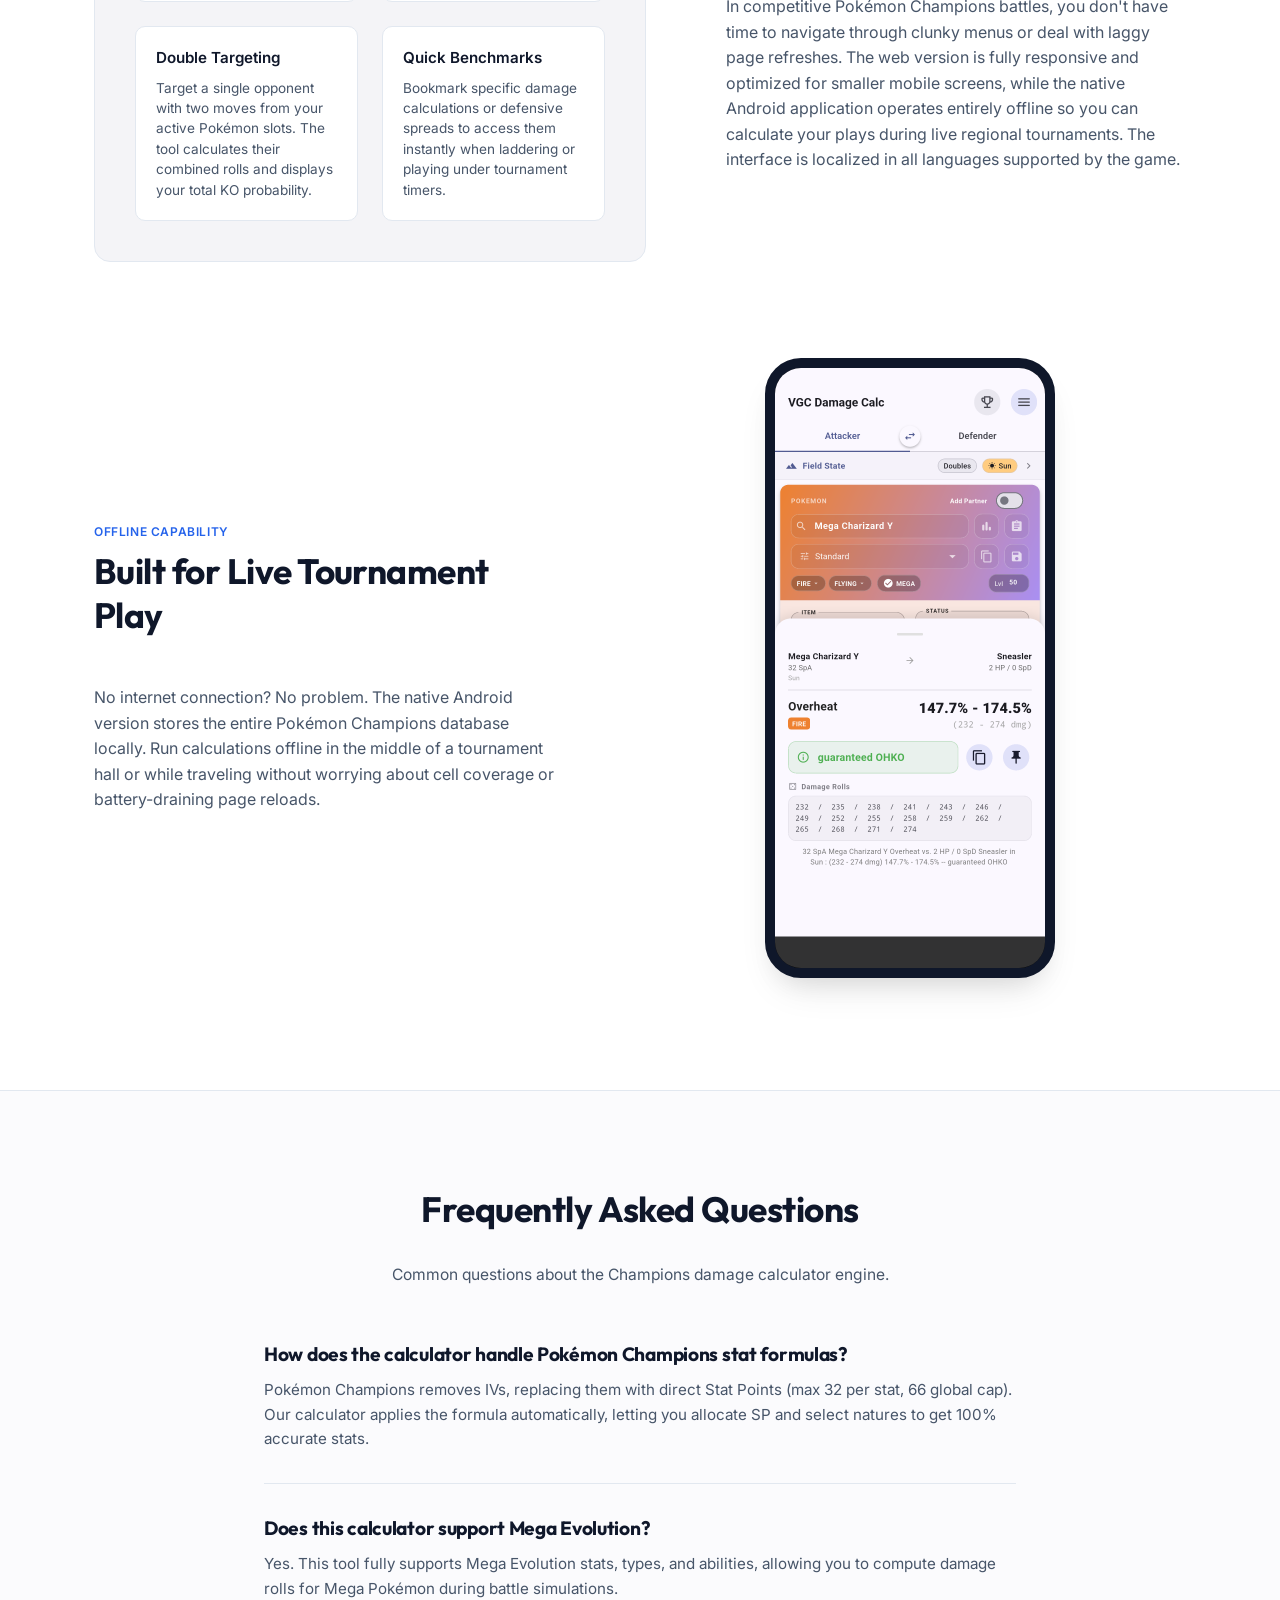
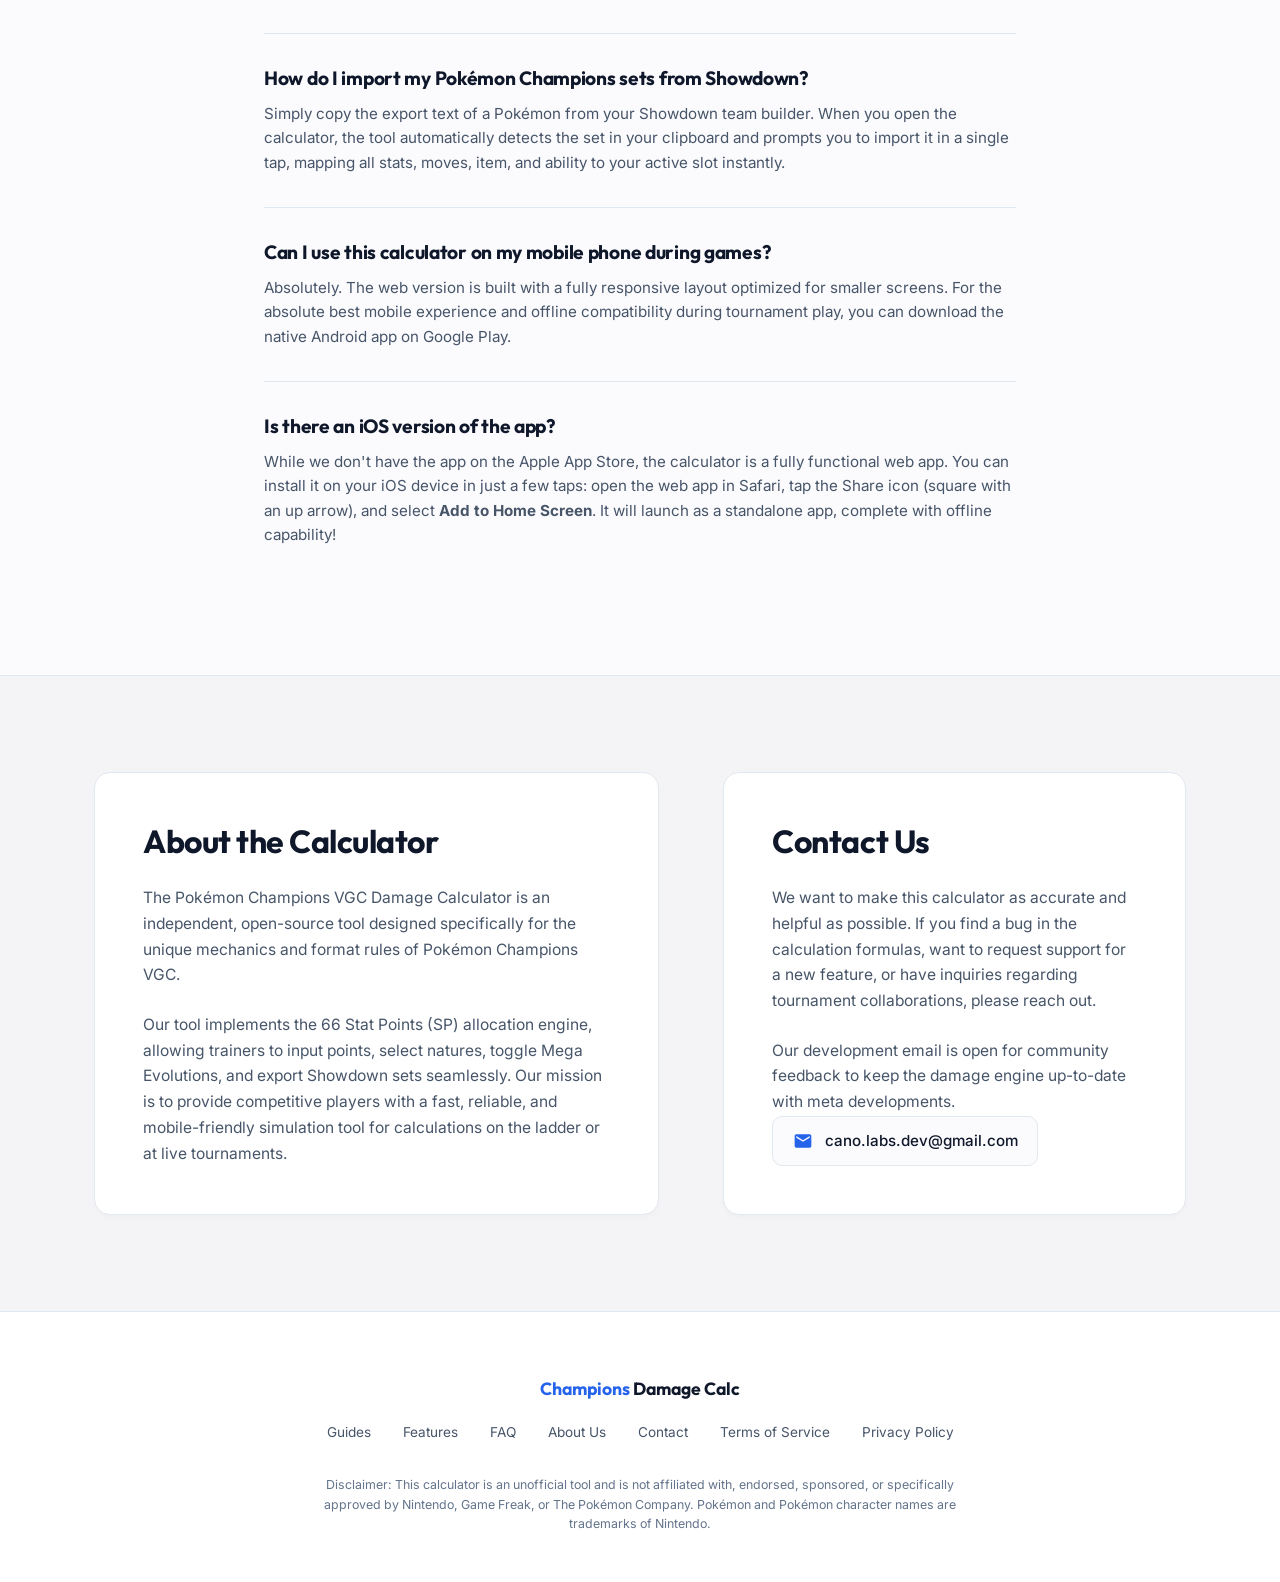
==== commit 6c7398fa: "pages" ====
--- a/index.html
+++ b/index.html
@@ -83,6 +83,7 @@
         <span class="logo-accent">Champions</span> Damage Calc
       </a>
       <ul class="nav-links">
+        <li><a href="guides/">Guides</a></li>
         <li><a href="#features">Features</a></li>
         <li><a href="#faq">FAQ</a></li>
         <li><a href="#about-contact">About & Contact</a></li>
@@ -312,11 +313,12 @@
         <span>Champions</span> Damage Calc
       </div>
       <ul class="footer-links">
+        <li><a href="guides/">Guides</a></li>
         <li><a href="#features">Features</a></li>
         <li><a href="#faq">FAQ</a></li>
-        <li><a href="#about-contact">About & Contact</a></li>
-        <li><a href="https://calc.canolabs.dev/">Web App</a></li>
-        <li><a href="https://play.google.com/store/apps/details?id=io.github.thecano.mobile_vgc_damage_calculator">Android App</a></li>
+        <li><a href="about/">About Us</a></li>
+        <li><a href="contact/">Contact</a></li>
+        <li><a href="terms/">Terms of Service</a></li>
         <li><a href="privacy/">Privacy Policy</a></li>
       </ul>
       <p class="footer-disclaimer">
@@ -380,7 +382,73 @@
     </div>
   </div>
 
+  <!-- Cookie Consent Banner -->
+  <div id="cookie-banner" class="cookie-banner">
+    <div class="cookie-banner-content">
+      <p>We use cookies and third-party advertising services (Google AdSense) to keep this calculator free. By using our site, you consent to our use of cookies and data processing as described in our <a href="privacy/">Privacy Policy</a>.</p>
+    </div>
+    <div class="cookie-banner-buttons">
+      <button id="cookie-accept" class="btn btn-primary cookie-btn">Accept Cookies</button>
+    </div>
+  </div>
+
+  <style>
+    /* Cookie Banner styling to match the site theme */
+    .cookie-banner {
+      position: fixed;
+      bottom: 24px;
+      left: 24px;
+      right: 24px;
+      max-width: 600px;
+      background-color: var(--card-bg);
+      border: 1px solid var(--card-border);
+      border-radius: var(--radius-lg);
+      padding: 1.5rem;
+      box-shadow: 0 10px 25px -5px rgba(0, 0, 0, 0.1), 0 8px 10px -6px rgba(0, 0, 0, 0.05);
+      z-index: 999;
+      display: flex;
+      flex-direction: column;
+      gap: 1rem;
+      transform: translateY(150%);
+      transition: var(--transition-smooth);
+    }
+    .cookie-banner.active {
+      transform: translateY(0);
+    }
+    .cookie-banner-content p {
+      font-size: 0.875rem;
+      line-height: 1.55;
+      color: var(--text-muted);
+    }
+    .cookie-banner-content a {
+      color: var(--color-primary);
+      text-decoration: none;
+      font-weight: 500;
+    }
+    .cookie-banner-content a:hover {
+      text-decoration: underline;
+    }
+    .cookie-banner-buttons {
+      display: flex;
+      gap: 0.75rem;
+      justify-content: flex-end;
+    }
+    .cookie-btn {
+      padding: 0.5rem 1.25rem;
+      font-size: 0.85rem;
+      border-radius: 6px;
+    }
+    @media (min-width: 640px) {
+      .cookie-banner {
+        left: auto;
+        right: 24px;
+        width: 420px;
+      }
+    }
+  </style>
+
   <script>
+    // iOS Modal Toggle Logic
     const openBtn = document.getElementById('open-ios-instructions');
     const closeBtn = document.getElementById('close-ios-instructions');
     const modal = document.getElementById('ios-modal');
@@ -405,6 +473,21 @@
         }
       });
     }
+
+    // Cookie Banner Logic
+    const cookieBanner = document.getElementById('cookie-banner');
+    const cookieAccept = document.getElementById('cookie-accept');
+    if (cookieBanner && cookieAccept) {
+      if (!localStorage.getItem('cookieConsent')) {
+        setTimeout(() => {
+          cookieBanner.classList.add('active');
+        }, 1200);
+      }
+      cookieAccept.addEventListener('click', () => {
+        localStorage.setItem('cookieConsent', 'true');
+        cookieBanner.classList.remove('active');
+      });
+    }
   </script>
 </body>
 </html>
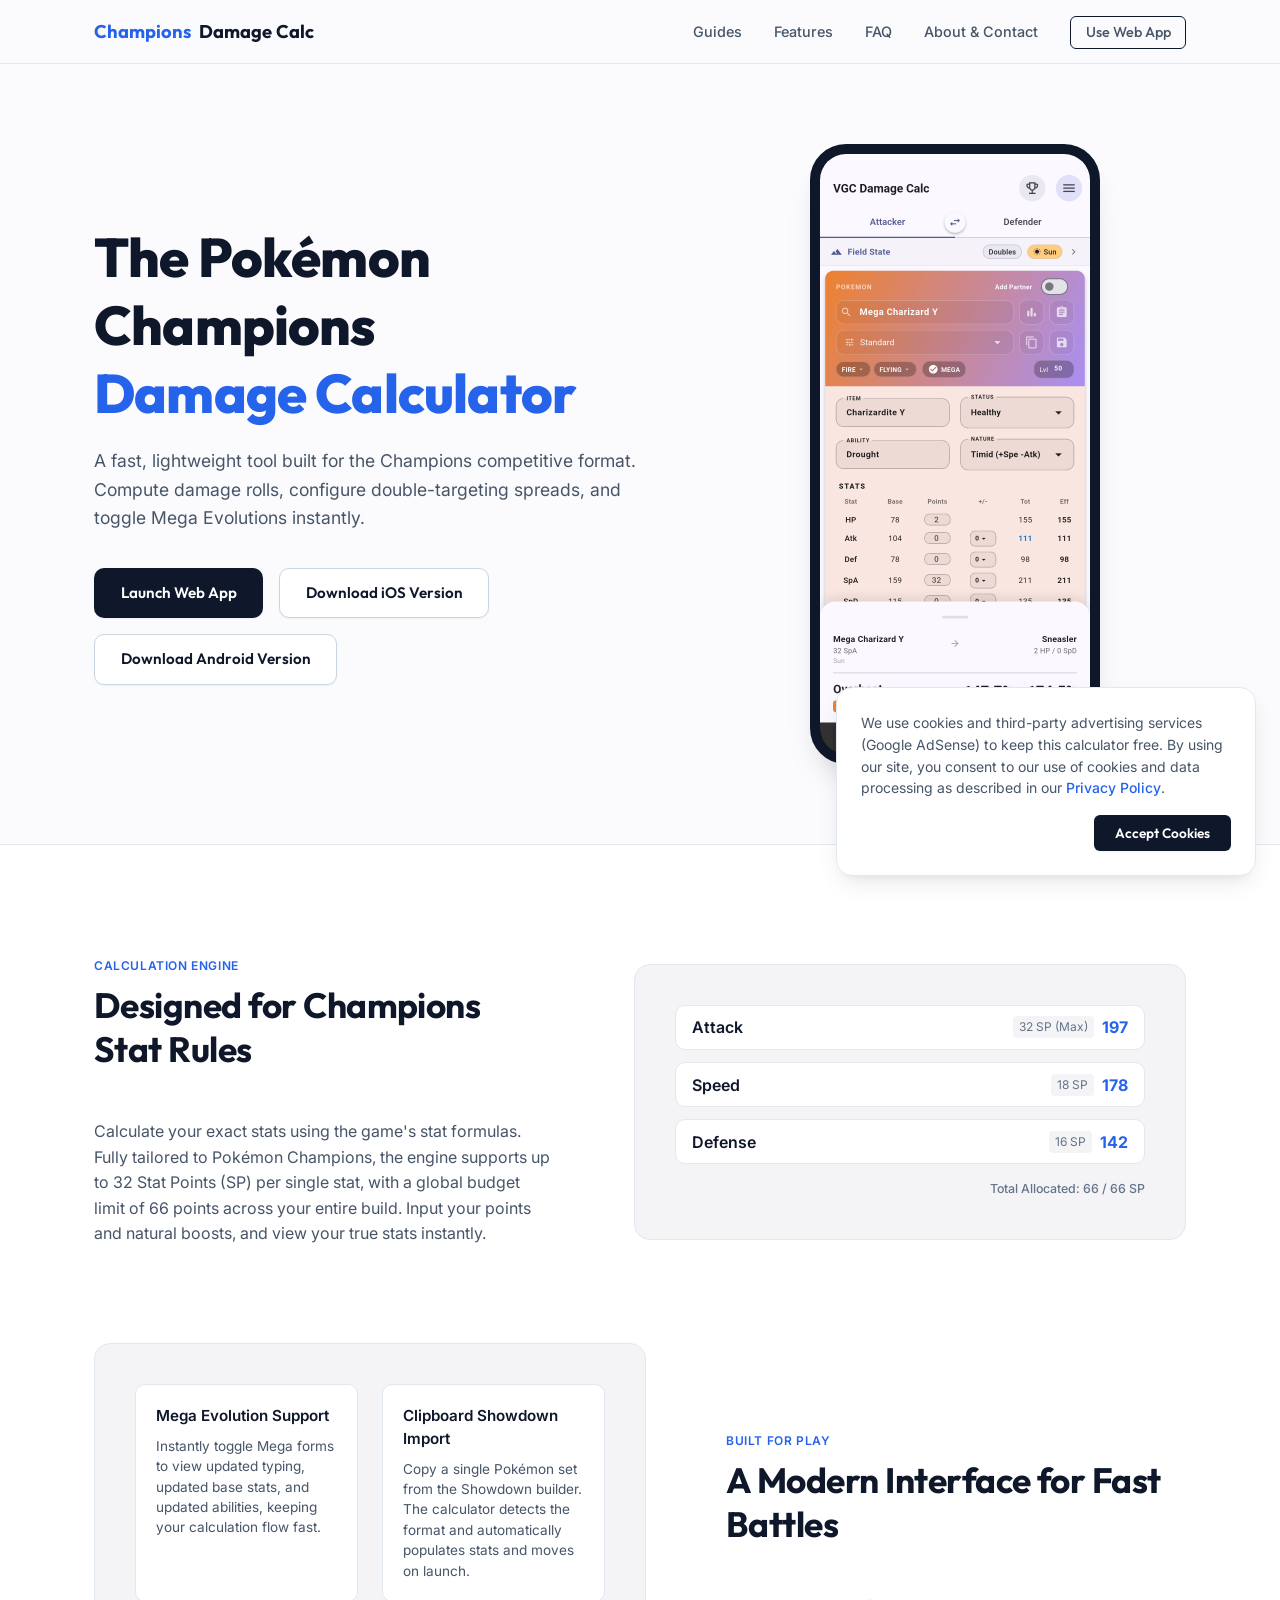
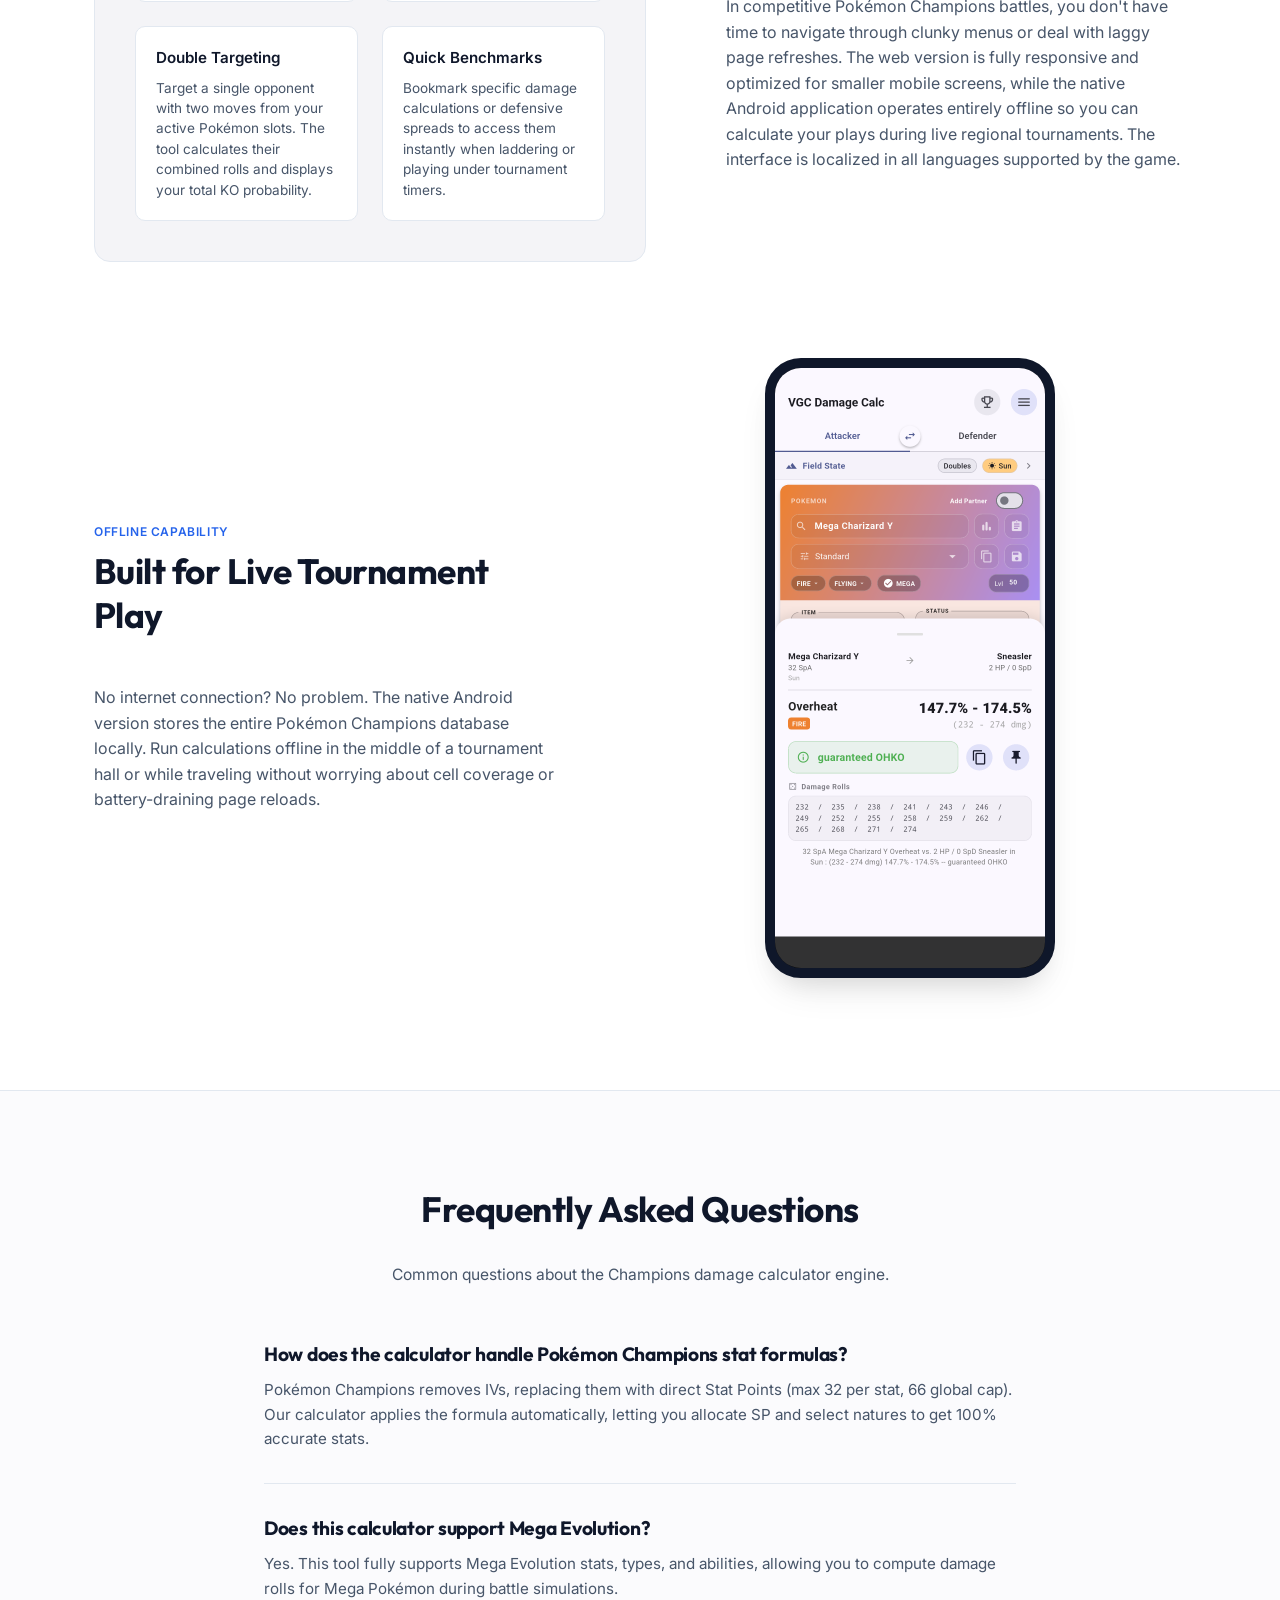
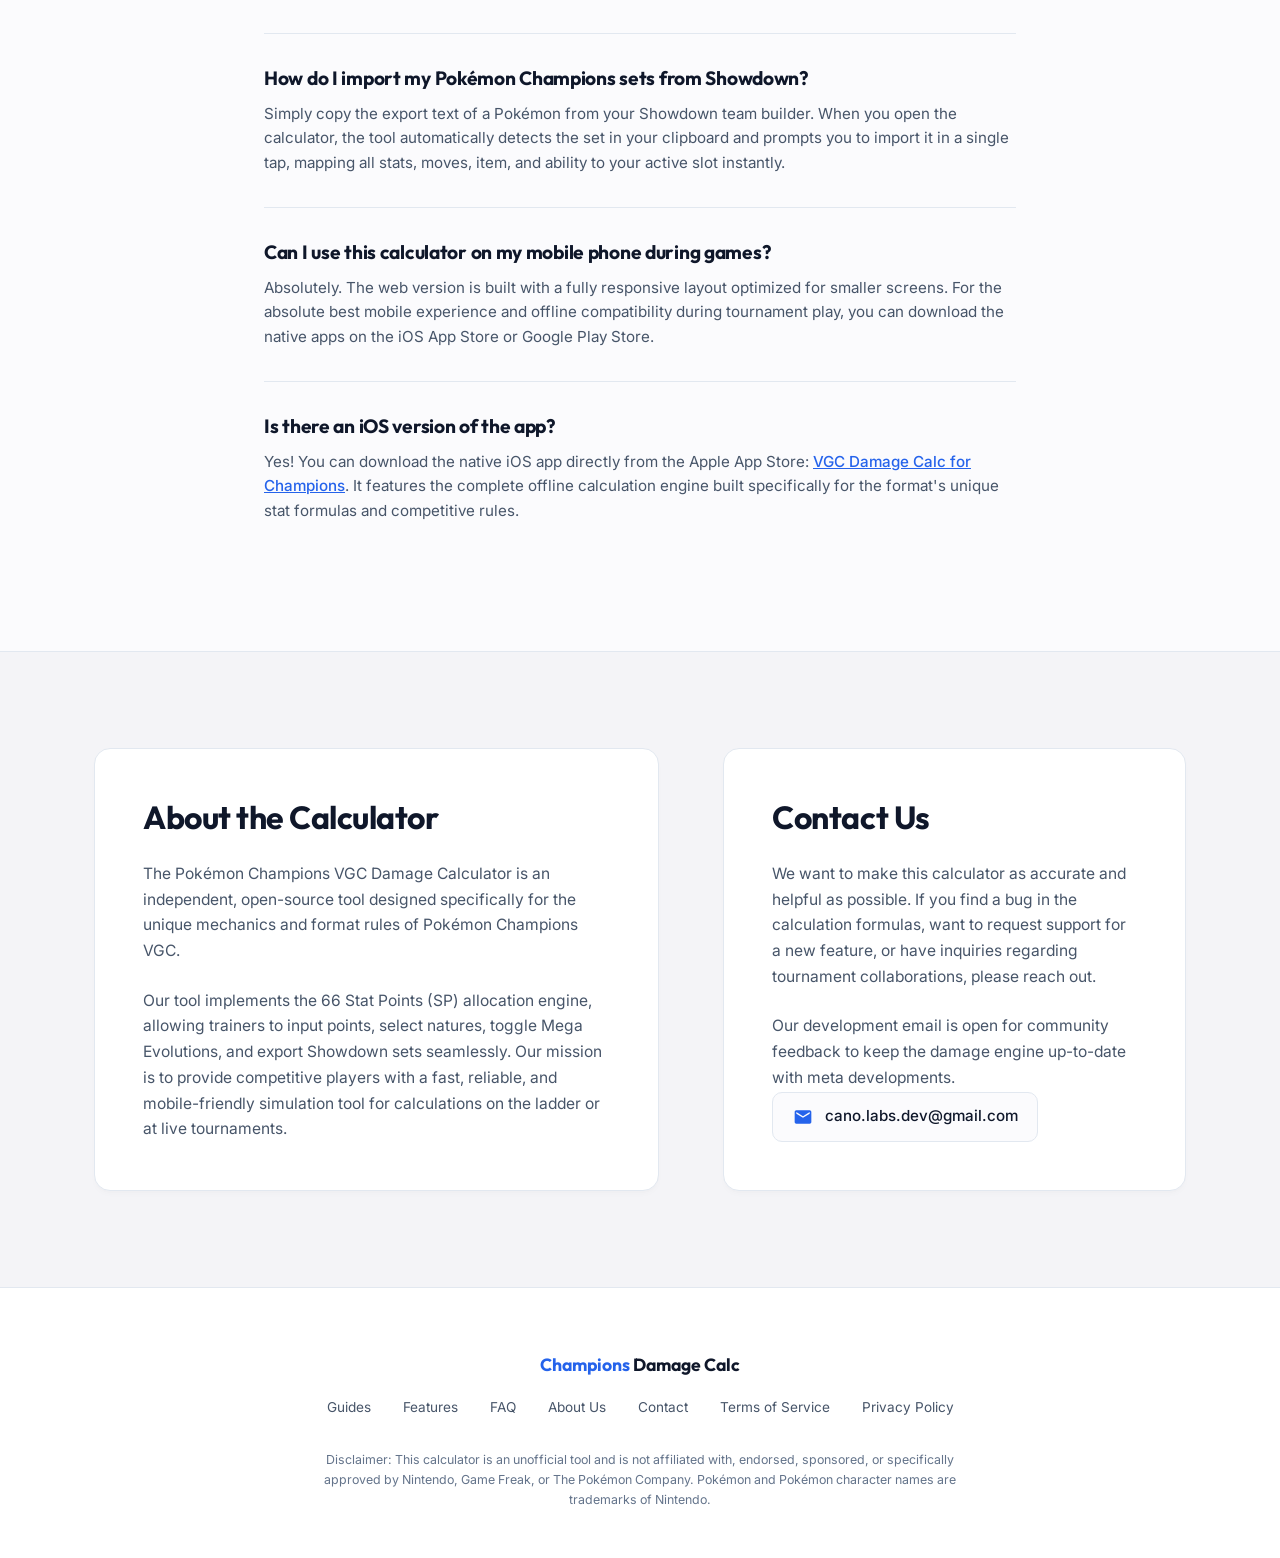
==== commit 14b99b3c: "ios release" ====
--- a/index.html
+++ b/index.html
@@ -106,14 +106,12 @@
         <a href="https://calc.canolabs.dev/" class="btn btn-primary">
           Launch Web App
         </a>
+        <a href="https://apps.apple.com/us/app/vgc-damage-calc-for-champions/id6780572378" class="btn btn-secondary">
+          Download iOS Version
+        </a>
         <a href="https://play.google.com/store/apps/details?id=io.github.thecano.mobile_vgc_damage_calculator" class="btn btn-secondary">
           Download Android Version
         </a>
-      </div>
-      <div class="ios-cta-container">
-        <p class="ios-cta-text">
-          Using iOS? <a href="#" id="open-ios-instructions" class="ios-link">Install the app on your iPhone/iPad</a>.
-        </p>
       </div>
     </div>
 
@@ -250,14 +248,14 @@
         <div class="faq-docs-item">
           <h3 class="faq-docs-question">Can I use this calculator on my mobile phone during games?</h3>
           <p class="faq-docs-answer">
-            Absolutely. The web version is built with a fully responsive layout optimized for smaller screens. For the absolute best mobile experience and offline compatibility during tournament play, you can download the native Android app on Google Play.
+            Absolutely. The web version is built with a fully responsive layout optimized for smaller screens. For the absolute best mobile experience and offline compatibility during tournament play, you can download the native apps on the iOS App Store or Google Play Store.
           </p>
         </div>
 
         <div class="faq-docs-item">
           <h3 class="faq-docs-question">Is there an iOS version of the app?</h3>
           <p class="faq-docs-answer">
-            While we don't have the app on the Apple App Store, the calculator is a fully functional web app. You can install it on your iOS device in just a few taps: open the web app in Safari, tap the Share icon (square with an up arrow), and select <strong>Add to Home Screen</strong>. It will launch as a standalone app, complete with offline capability!
+            Yes! You can download the native iOS app directly from the Apple App Store: <a href="https://apps.apple.com/us/app/vgc-damage-calc-for-champions/id6780572378" target="_blank" rel="noopener" style="color: var(--color-primary); text-decoration: underline; font-weight: 500;">VGC Damage Calc for Champions</a>. It features the complete offline calculation engine built specifically for the format's unique stat formulas and competitive rules.
           </p>
         </div>
 
@@ -327,60 +325,7 @@
     </div>
   </footer>
 
-  <!-- iOS INSTALLATION MODAL -->
-  <div id="ios-modal" class="modal-overlay">
-    <div class="modal-container">
-      <div class="modal-header">
-        <div class="modal-header-title">
-          <svg viewBox="0 0 24 24" width="24" height="24" class="modal-icon">
-            <path fill="currentColor" d="M17 1.01L7 1c-1.1 0-2 .9-2 2v18c0 1.1.9 2 2 2h10c1.1 0 2-.9 2-2V3c0-1.1-.9-1.99-2-1.99zM17 19H7V5h10v14z"/>
-          </svg>
-          <h3>Install on iOS</h3>
-        </div>
-        <button id="close-ios-instructions" class="modal-close-btn" aria-label="Close modal">&times;</button>
-      </div>
-      <div class="modal-body">
-        <p class="modal-intro">Since the calculator is not in the App Store, you can install it directly to your home screen using Safari.</p>
-        
-        <div class="step-list">
-          <div class="step-item">
-            <div class="step-number">1</div>
-            <div class="step-content">
-              <strong>Open in Safari</strong>
-              <p>Launch Safari and visit the <a href="https://calc.canolabs.dev/" target="_blank">Web App</a>.</p>
-            </div>
-          </div>
-          
-          <div class="step-item">
-            <div class="step-number">2</div>
-            <div class="step-content">
-              <strong>Tap the Share Button</strong>
-              <p>Tap the Safari Share button in the toolbar (the square icon with an up arrow <span class="share-icon-inline"><svg viewBox="0 0 24 24" width="16" height="16" style="vertical-align: middle; display: inline-block; margin-top: -3px;"><path fill="currentColor" d="M16 5l-1.42 1.42L18 9.83H9v2h9l-3.42 3.42L16 16.67 21.84 10.83 16 5zm-11 11.83V9.83c0-2.21 1.79-4 4-4h2v-2H9c-3.31 0-6 2.69-6 6v7c0 3.31 2.69 6 6 6h3v-2H9c-2.21 0-4-1.79-4-4z"/></svg></span>).</p>
-            </div>
-          </div>
-          
-          <div class="step-item">
-            <div class="step-number">3</div>
-            <div class="step-content">
-              <strong>Select 'Add to Home Screen'</strong>
-              <p>Scroll down the share sheet options and tap <span style="white-space: nowrap;"><strong>Add to Home Screen</strong></span></p>
-            </div>
-          </div>
-          
-          <div class="step-item">
-            <div class="step-number">4</div>
-            <div class="step-content">
-              <strong>Add and Launch</strong>
-              <p>Name the app (or keep the default) and tap <span style="white-space: nowrap;"><strong>Add</strong></span> in the top-right corner. The app will appear on your home screen!</p>
-            </div>
-          </div>
-        </div>
-      </div>
-      <div class="modal-footer">
-        <a href="https://calc.canolabs.dev/" class="btn btn-primary" style="width: 100%; justify-content: center;">Launch Web App in Safari</a>
-      </div>
-    </div>
-  </div>
+
 
   <!-- Cookie Consent Banner -->
   <div id="cookie-banner" class="cookie-banner">
@@ -448,31 +393,7 @@
   </style>
 
   <script>
-    // iOS Modal Toggle Logic
-    const openBtn = document.getElementById('open-ios-instructions');
-    const closeBtn = document.getElementById('close-ios-instructions');
-    const modal = document.getElementById('ios-modal');
-
-    if (openBtn && closeBtn && modal) {
-      openBtn.addEventListener('click', function(e) {
-        e.preventDefault();
-        modal.classList.add('active');
-        document.body.style.overflow = 'hidden'; // prevent scrolling behind modal
-      });
-
-      closeBtn.addEventListener('click', function() {
-        modal.classList.remove('active');
-        document.body.style.overflow = '';
-      });
-
-      // Close modal on click outside container
-      modal.addEventListener('click', function(e) {
-        if (e.target === modal) {
-          modal.classList.remove('active');
-          document.body.style.overflow = '';
-        }
-      });
-    }
+
 
     // Cookie Banner Logic
     const cookieBanner = document.getElementById('cookie-banner');
--- a/styles.css
+++ b/styles.css
@@ -191,6 +191,7 @@
 /* CTA Group */
 .cta-group {
   display: flex;
+  flex-wrap: wrap;
   gap: 1rem;
   width: 100%;
 }
@@ -599,201 +600,7 @@
   }
 }
 
-/* ==========================================================================
-   iOS INSTALLATION MODAL
-   ========================================================================== */
-.modal-overlay {
-  position: fixed;
-  top: 0;
-  left: 0;
-  width: 100%;
-  height: 100%;
-  background-color: rgba(15, 23, 42, 0.4);
-  backdrop-filter: blur(8px);
-  -webkit-backdrop-filter: blur(8px);
-  z-index: 1000;
-  display: flex;
-  justify-content: center;
-  align-items: center;
-  opacity: 0;
-  pointer-events: none;
-  transition: opacity 0.3s ease;
-}
-
-.modal-overlay.active {
-  opacity: 1;
-  pointer-events: auto;
-}
-
-.modal-container {
-  background-color: var(--card-bg);
-  border: 1px solid var(--card-border);
-  border-radius: var(--radius-lg);
-  width: 90%;
-  max-width: 460px;
-  max-height: 85vh;
-  box-shadow: 0 25px 50px -12px rgba(0, 0, 0, 0.25);
-  transform: scale(0.95);
-  transition: transform 0.3s cubic-bezier(0.34, 1.56, 0.64, 1);
-  display: flex;
-  flex-direction: column;
-  overflow: hidden;
-}
-
-.modal-overlay.active .modal-container {
-  transform: scale(1);
-}
-
-.modal-header {
-  padding: 1.25rem 1.5rem;
-  border-bottom: 1px solid var(--card-border);
-  display: flex;
-  justify-content: space-between;
-  align-items: center;
-  flex-shrink: 0;
-  background-color: var(--card-bg);
-  z-index: 10;
-}
-
-.modal-header-title {
-  display: flex;
-  align-items: center;
-  gap: 0.75rem;
-}
-
-.modal-header-title h3 {
-  margin-bottom: 0;
-  font-size: 1.25rem;
-}
-
-.modal-icon {
-  color: var(--color-primary);
-}
-
-.modal-close-btn {
-  background: none;
-  border: none;
-  font-size: 1.75rem;
-  font-weight: 400;
-  color: var(--text-light);
-  cursor: pointer;
-  line-height: 1;
-  padding: 0.25rem;
-  transition: var(--transition-fast);
-}
-
-.modal-close-btn:hover {
-  color: var(--text-main);
-}
-
-.modal-body {
-  padding: 1.25rem 1.5rem;
-  flex-grow: 1;
-  overflow-y: auto;
-  -webkit-overflow-scrolling: touch;
-}
-
-.modal-intro {
-  font-size: 0.925rem;
-  color: var(--text-muted);
-  margin-bottom: 1.5rem;
-  line-height: 1.5;
-}
-
-/* Step list style */
-.step-list {
-  display: flex;
-  flex-direction: column;
-  gap: 1.25rem;
-}
-
-.step-item {
-  display: flex;
-  gap: 1rem;
-  align-items: flex-start;
-}
-
-.step-number {
-  width: 28px;
-  height: 28px;
-  border-radius: 50%;
-  background: var(--color-primary-light);
-  color: var(--color-primary);
-  font-weight: 700;
-  font-size: 0.875rem;
-  display: flex;
-  justify-content: center;
-  align-items: center;
-  flex-shrink: 0;
-  font-family: var(--font-display);
-  box-shadow: 0 0 0 4px var(--color-primary-glow);
-}
-
-.step-content {
-  flex-grow: 1;
-}
-
-.step-content strong {
-  display: block;
-  font-size: 0.95rem;
-  color: var(--text-main);
-  margin-bottom: 0.2rem;
-  font-family: var(--font-display);
-}
-
-.step-content p {
-  font-size: 0.875rem;
-  color: var(--text-muted);
-  line-height: 1.45;
-}
-
-.step-content a {
-  color: var(--color-primary);
-  text-decoration: none;
-  font-weight: 500;
-}
-
-.step-content a:hover {
-  text-decoration: underline;
-}
-
-.modal-footer {
-  padding: 1.25rem 1.5rem;
-  border-top: 1px solid var(--card-border);
-  background-color: var(--bg-secondary);
-  flex-shrink: 0;
-}
-
-/* Link style in hero */
-.ios-cta-container {
-  margin-top: 1.25rem;
-  width: 100%;
-}
-
-.ios-cta-text {
-  font-size: 0.875rem;
-  color: var(--text-muted);
-}
-
-.ios-link {
-  color: var(--color-primary);
-  text-decoration: none;
-  font-weight: 600;
-  border-bottom: 1px dashed var(--color-primary);
-  transition: var(--transition-fast);
-  cursor: pointer;
-}
-
-.ios-link:hover {
-  color: #1d4ed8; /* Darker blue */
-  border-bottom-style: solid;
-}
-
-@media (max-width: 900px) {
-  .ios-cta-container {
-    text-align: center;
-  }
-}
+
 
 .nowrap {
   white-space: nowrap;
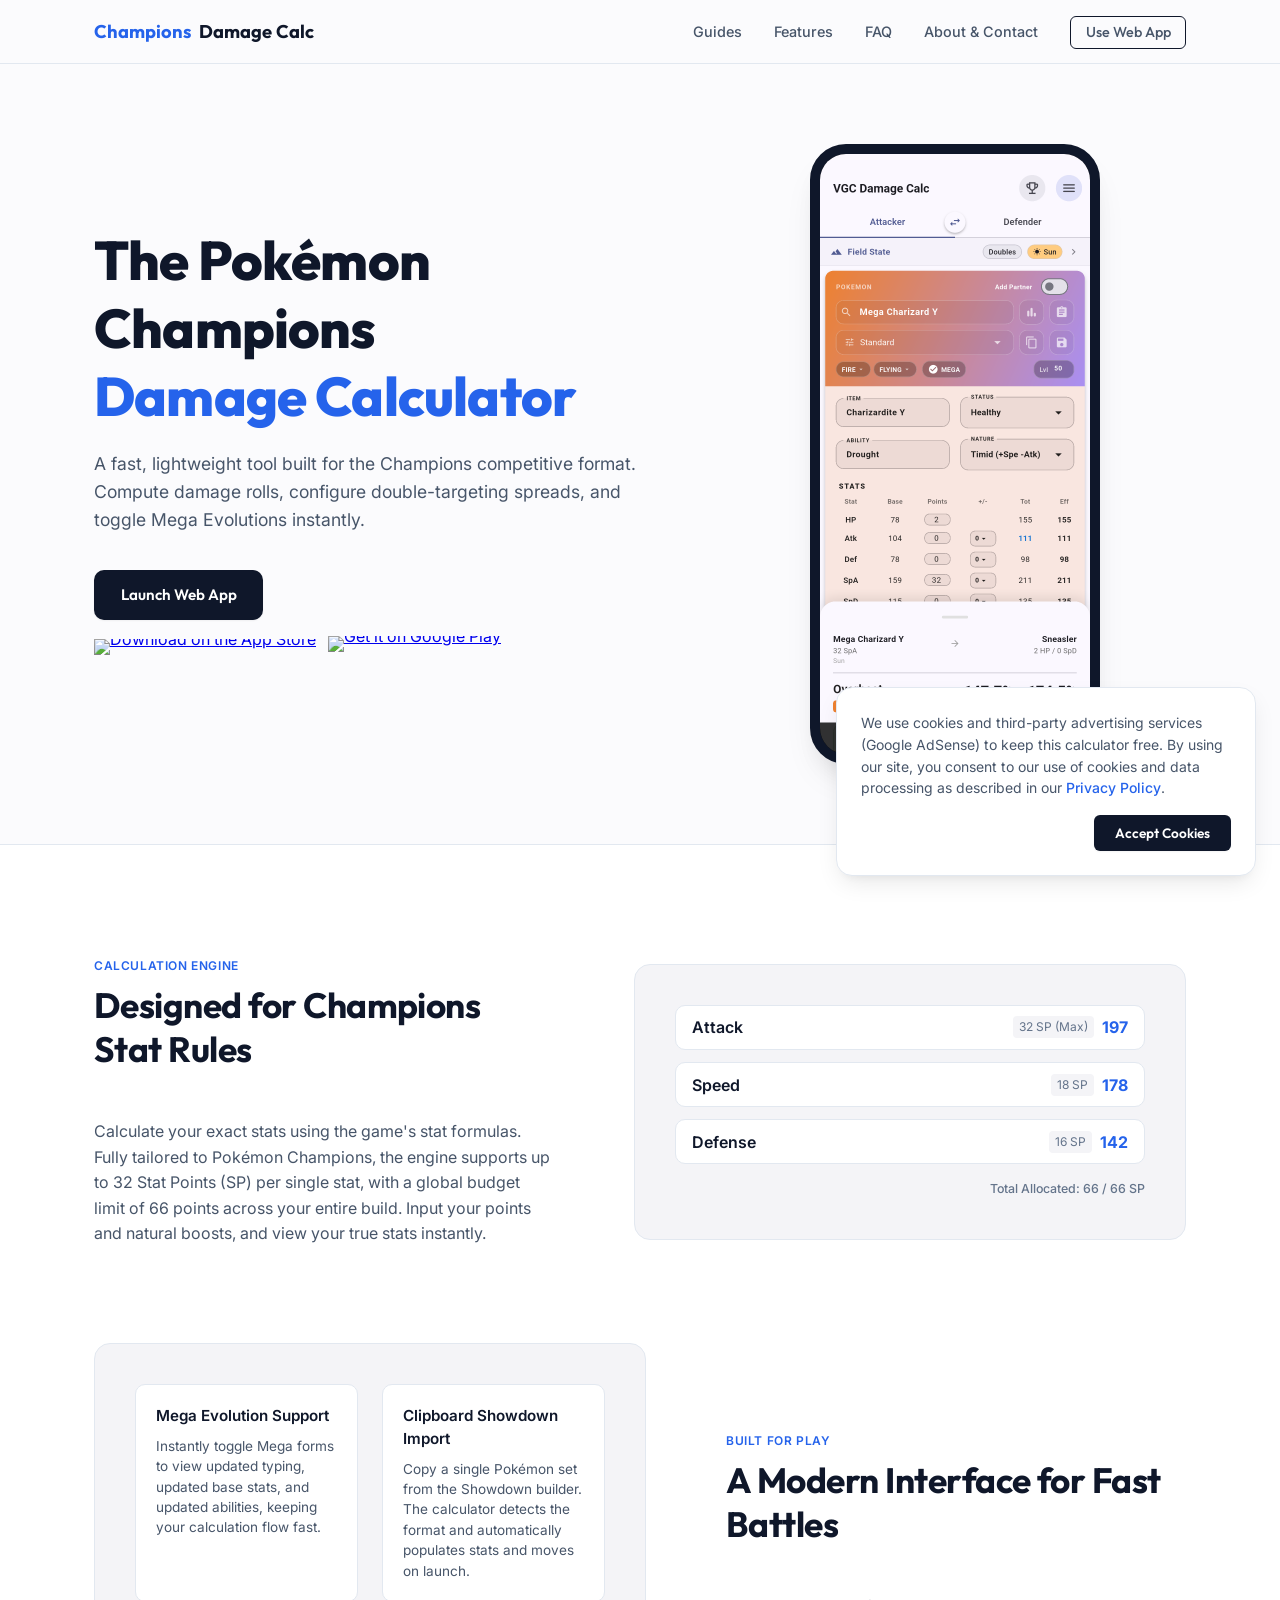
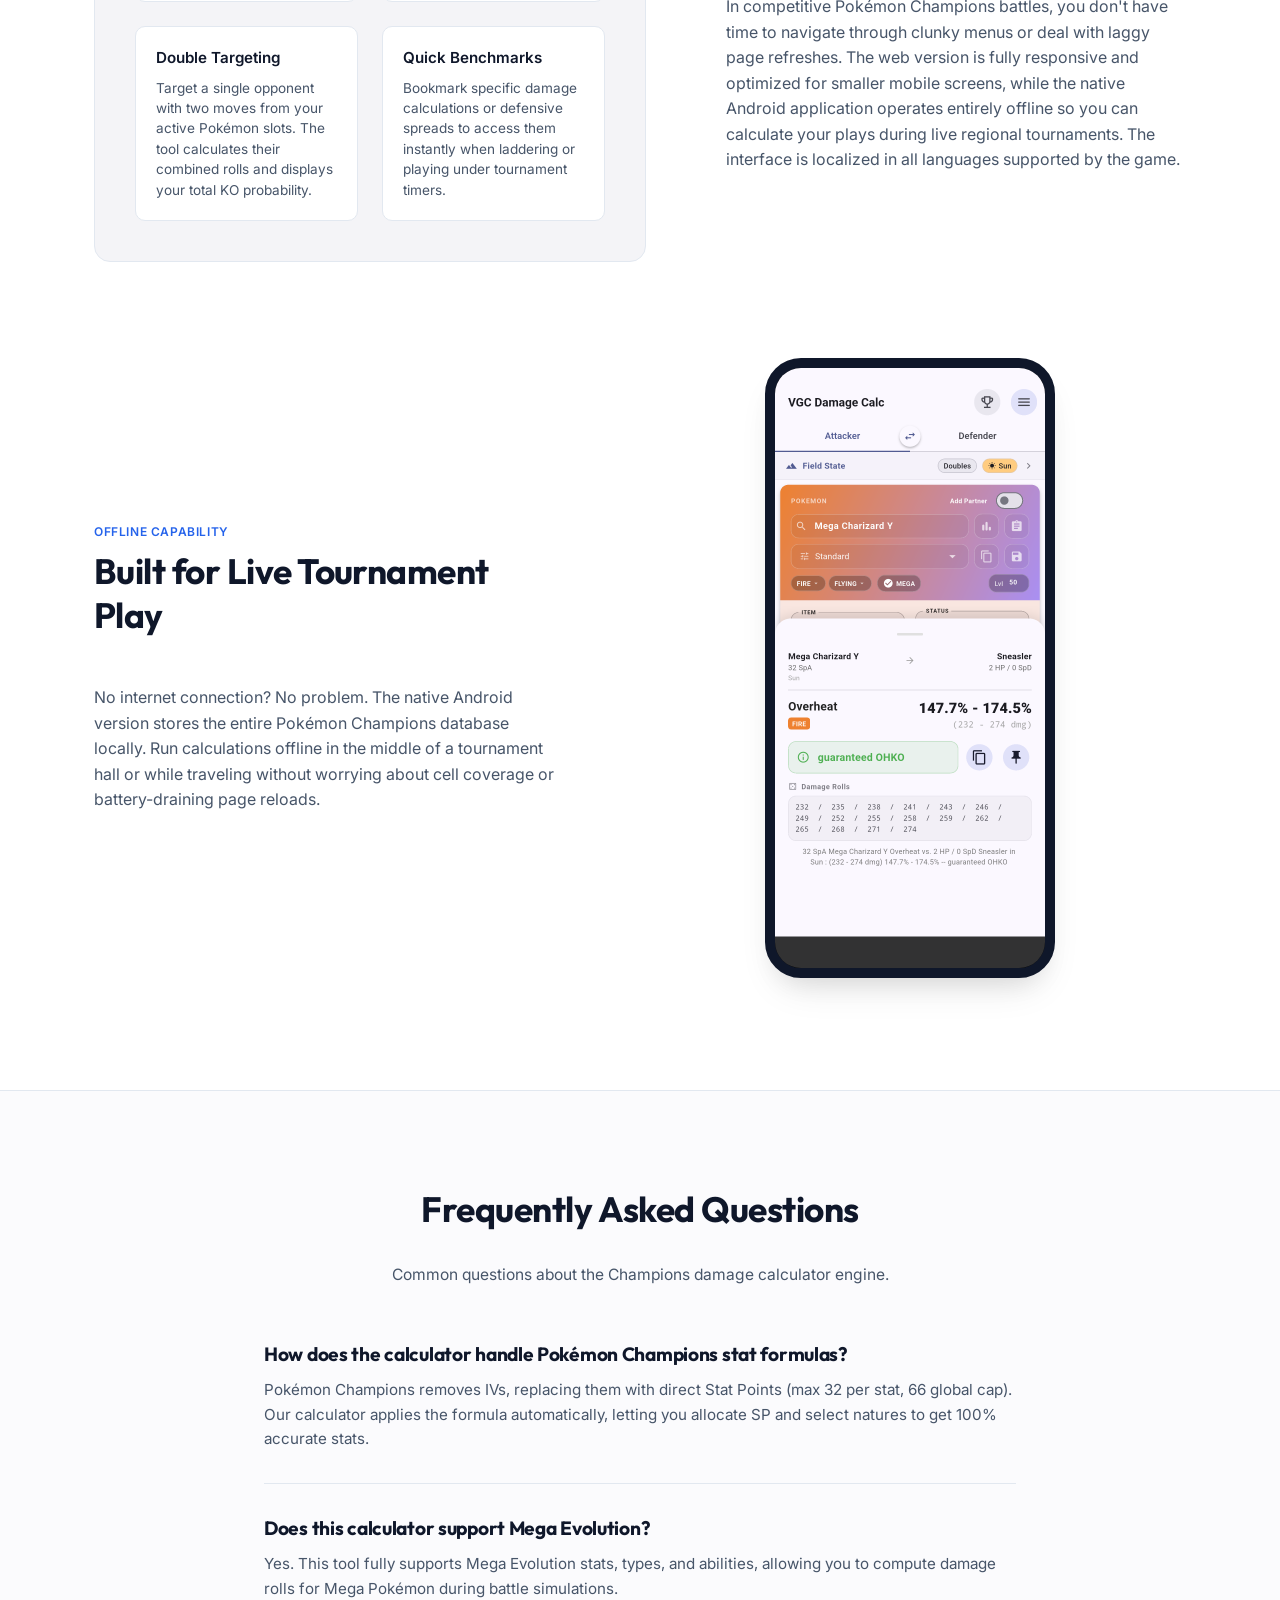
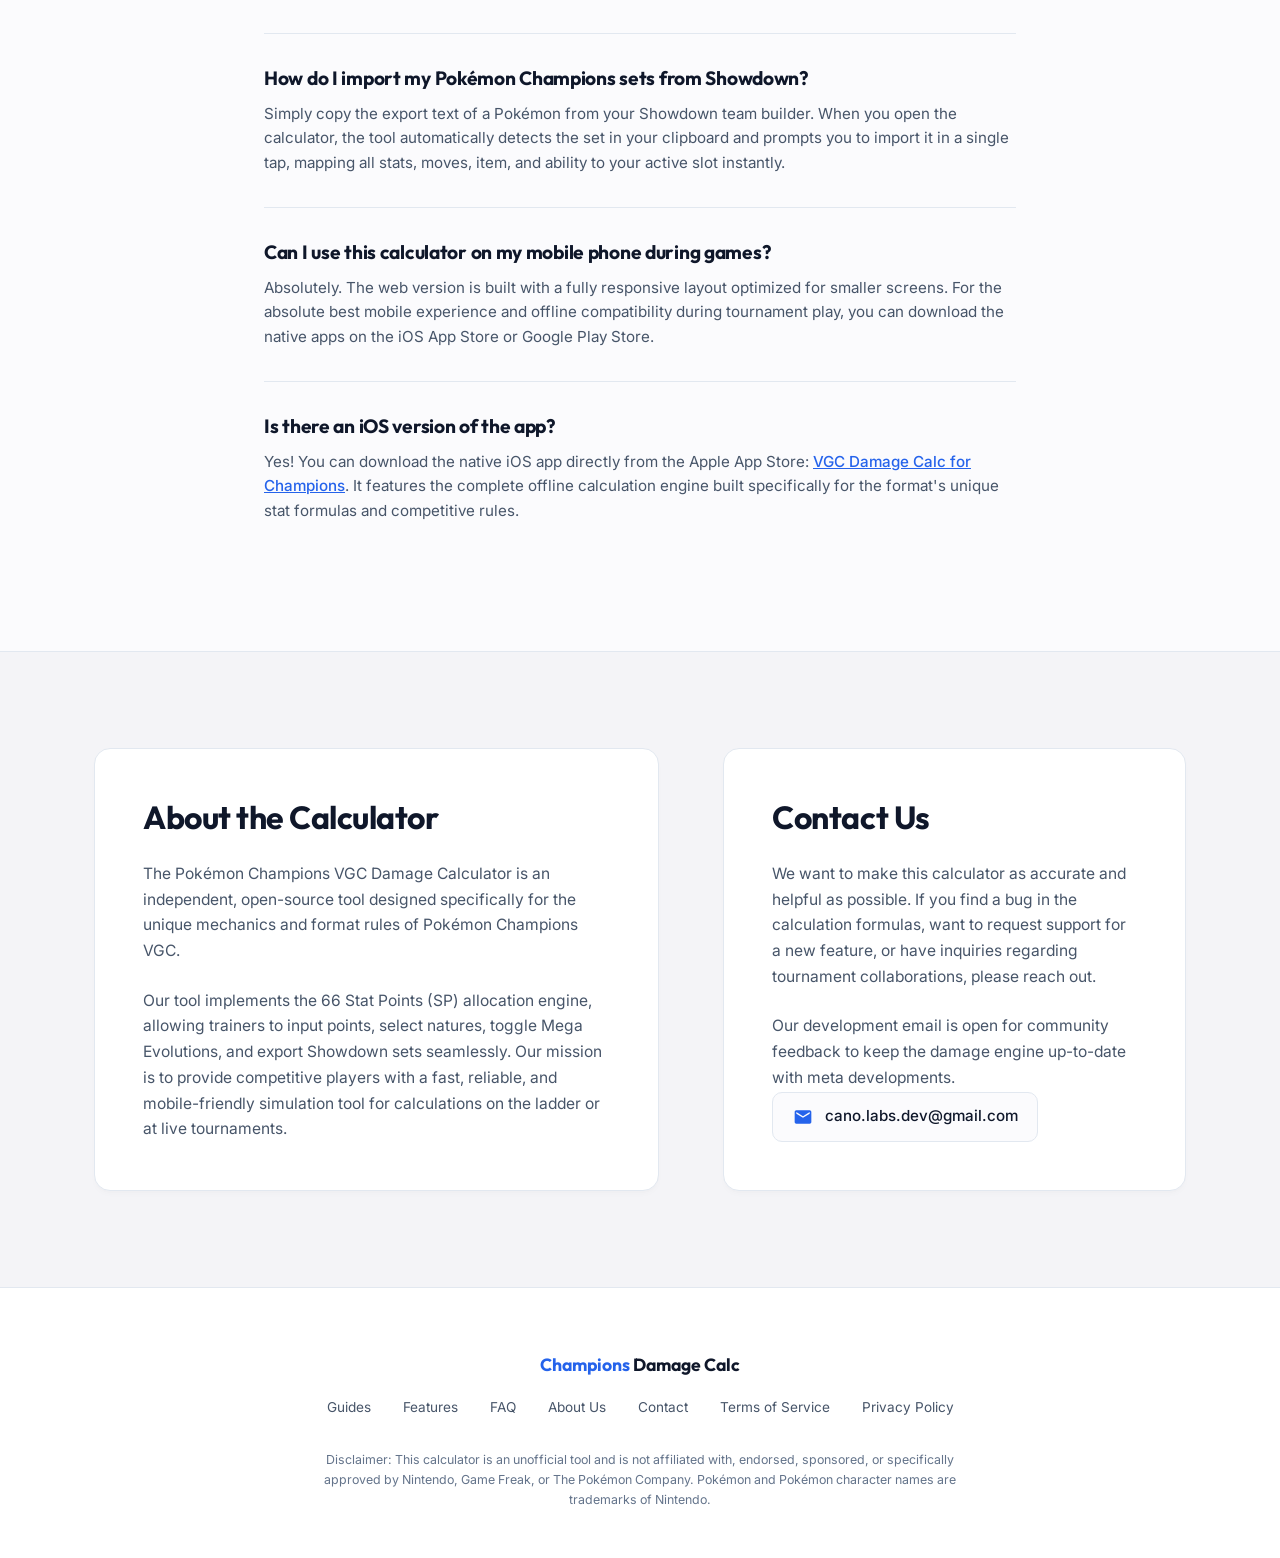
==== commit 9eca84f3: "added store badges" ====
--- a/index.html
+++ b/index.html
@@ -106,12 +106,14 @@
         <a href="https://calc.canolabs.dev/" class="btn btn-primary">
           Launch Web App
         </a>
-        <a href="https://apps.apple.com/us/app/vgc-damage-calc-for-champions/id6780572378" class="btn btn-secondary">
-          Download iOS Version
-        </a>
-        <a href="https://play.google.com/store/apps/details?id=io.github.thecano.mobile_vgc_damage_calculator" class="btn btn-secondary">
-          Download Android Version
-        </a>
+        <div class="store-badges">
+          <a href="https://apps.apple.com/us/app/vgc-damage-calc-for-champions/id6780572378" class="store-badge-link" target="_blank" rel="noopener">
+            <img src="https://developer.apple.com/assets/elements/badges/download-on-the-app-store.svg" alt="Download on the App Store">
+          </a>
+          <a href="https://play.google.com/store/apps/details?id=io.github.thecano.mobile_vgc_damage_calculator" class="store-badge-link" target="_blank" rel="noopener">
+            <img src="https://play.google.com/intl/en_us/badges/static/images/badges/en_badge_web_generic.png" alt="Get it on Google Play">
+          </a>
+        </div>
       </div>
     </div>
 
--- a/styles.css
+++ b/styles.css
@@ -192,8 +192,39 @@
 .cta-group {
   display: flex;
   flex-wrap: wrap;
+  align-items: center;
   gap: 1rem;
   width: 100%;
+}
+
+.store-badges {
+  display: inline-flex;
+  align-items: center;
+  gap: 0.75rem;
+}
+
+.store-badge-link {
+  display: inline-block;
+  line-height: 0;
+  transition: transform 0.2s ease, opacity 0.2s ease;
+}
+
+.store-badge-link:hover {
+  transform: translateY(-2px);
+  opacity: 0.95;
+}
+
+.store-badge-link img {
+  width: auto;
+  display: block;
+}
+
+.store-badge-link img[alt*="App Store"] {
+  height: 40px;
+}
+
+.store-badge-link img[alt*="Google Play"] {
+  height: 46px;
 }
 
 .btn {
@@ -551,6 +582,11 @@
     justify-content: center;
   }
   
+  .store-badges {
+    justify-content: center;
+    width: 100%;
+  }
+  
   .showcase-row,
   .showcase-row:nth-child(even) {
     grid-template-columns: 1fr;
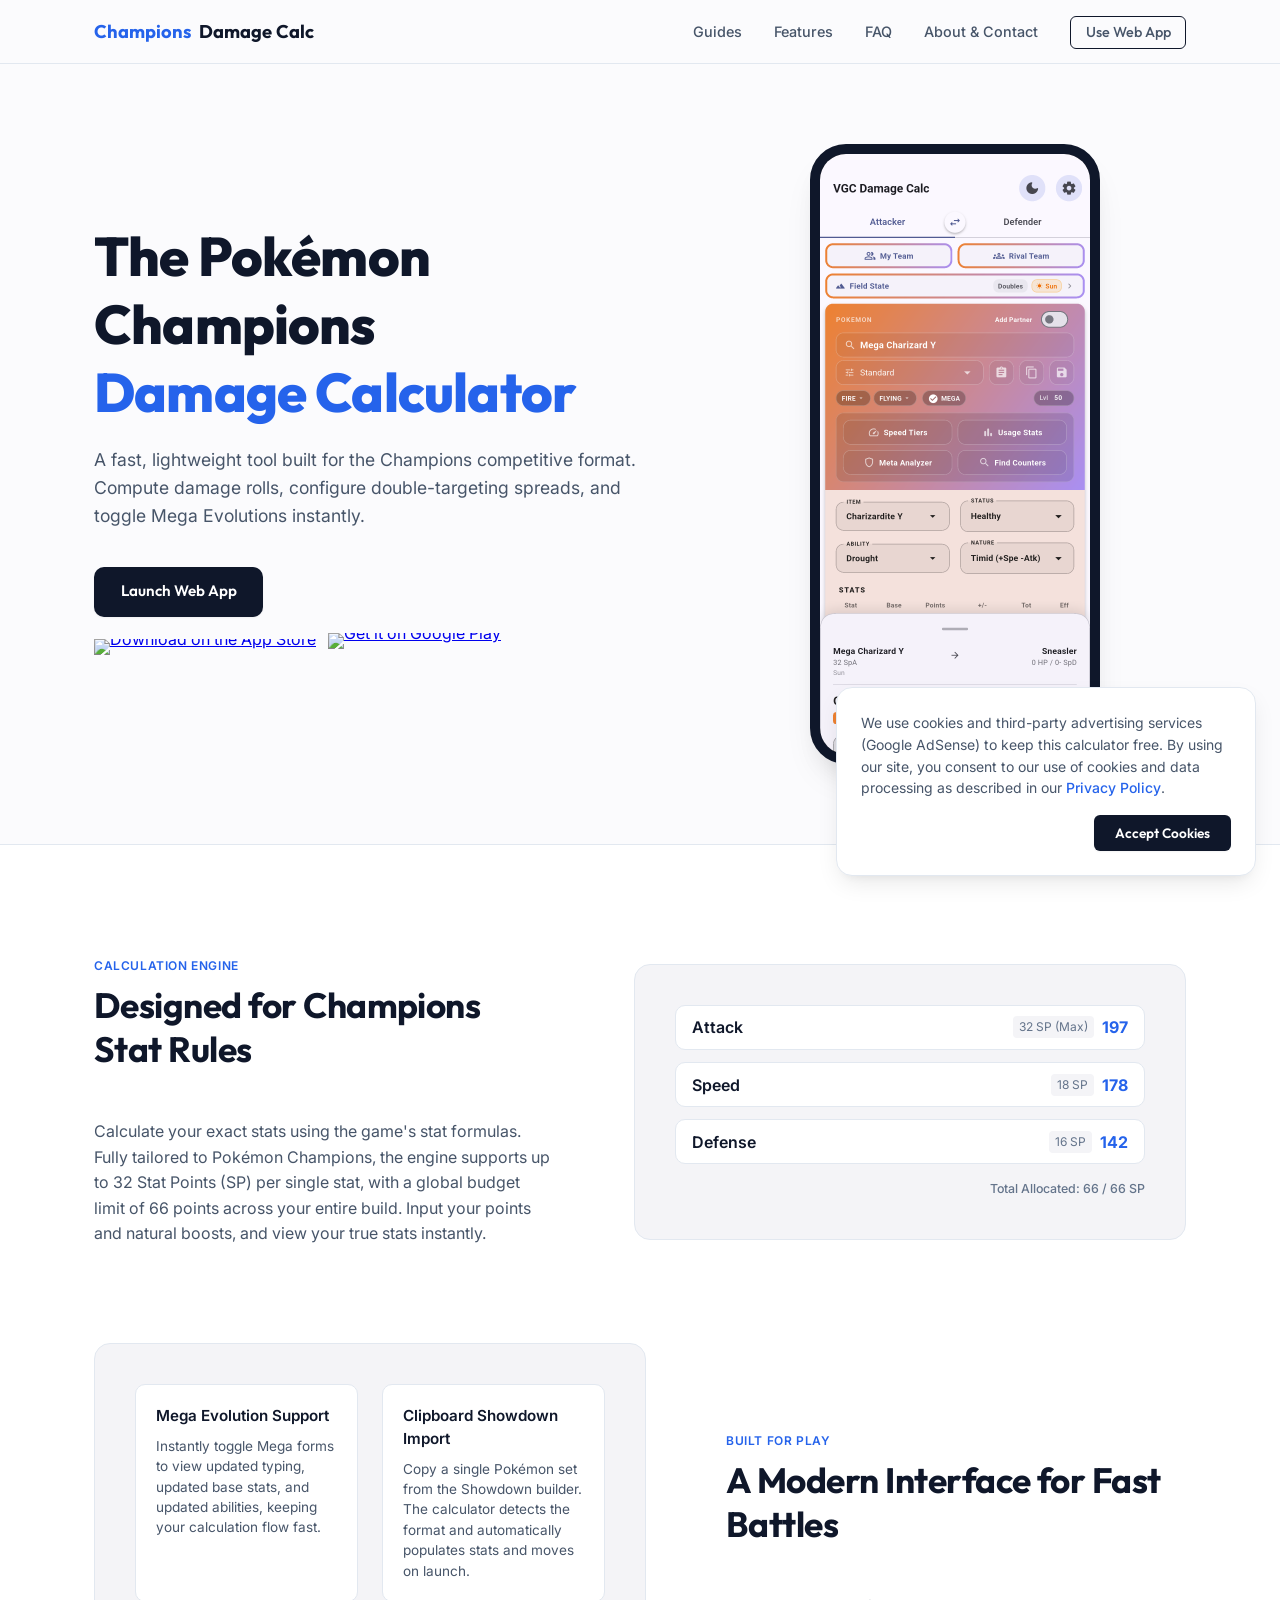
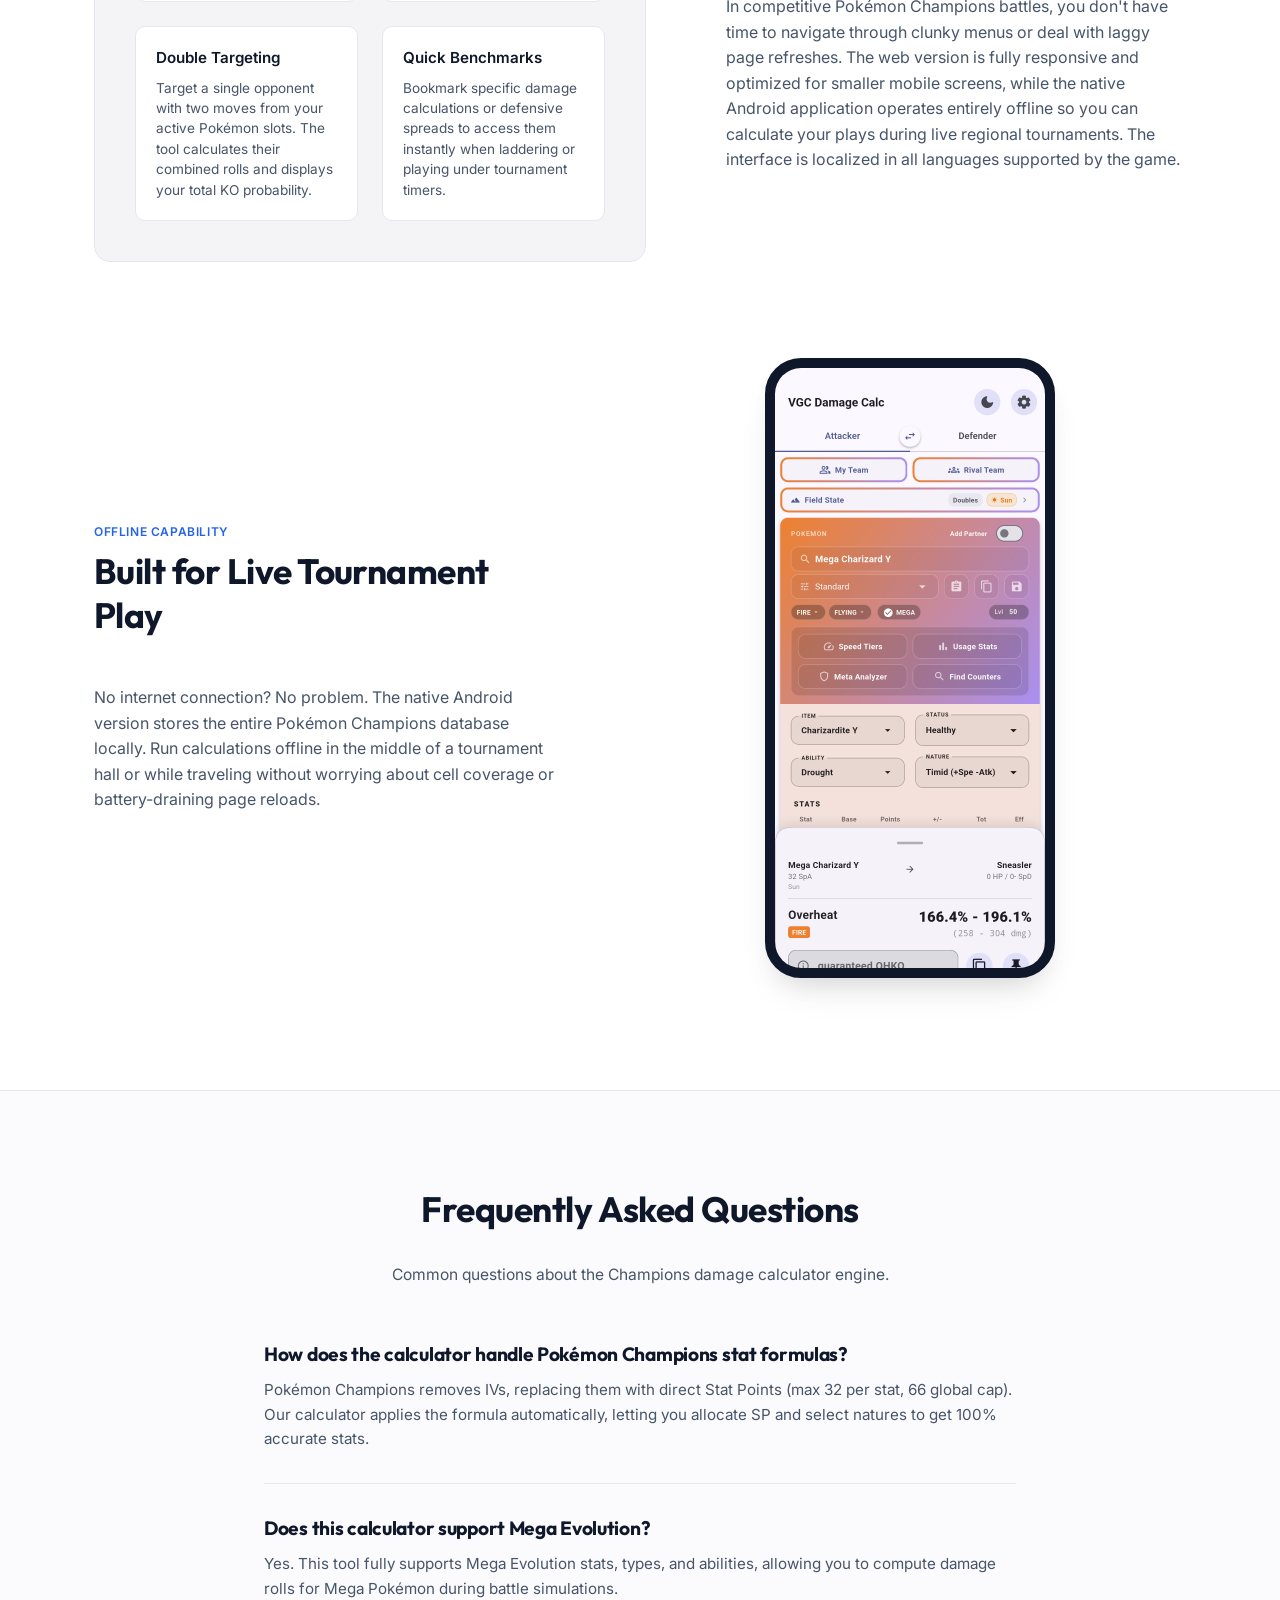
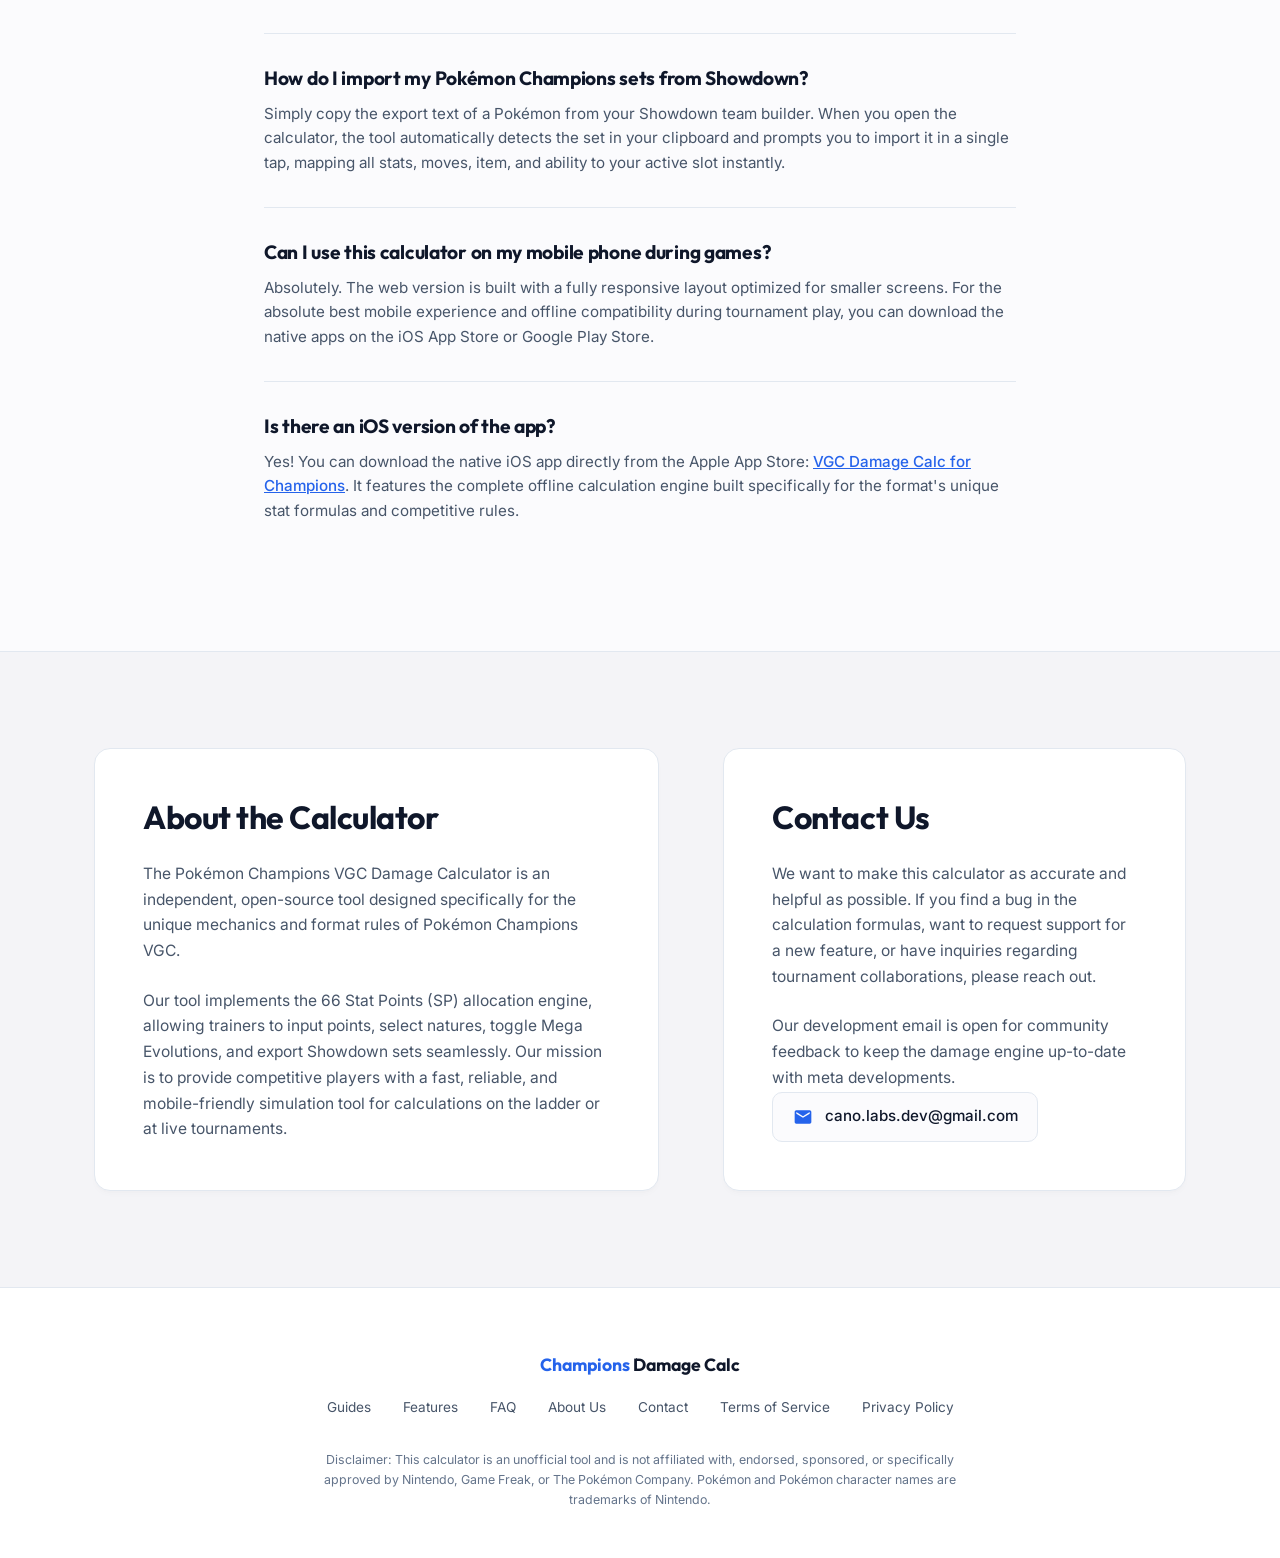
==== commit eabc4ab3: "updated screenshots" ====
--- a/index.html
+++ b/index.html
@@ -108,10 +108,10 @@
         </a>
         <div class="store-badges">
           <a href="https://apps.apple.com/us/app/vgc-damage-calc-for-champions/id6780572378" class="store-badge-link" target="_blank" rel="noopener">
-            <img src="https://developer.apple.com/assets/elements/badges/download-on-the-app-store.svg" alt="Download on the App Store">
+            <img src="https://developer.apple.com/assets/elements/badges/download-on-the-app-store.svg" alt="Download on the App Store" class="badge-apple">
           </a>
           <a href="https://play.google.com/store/apps/details?id=io.github.thecano.mobile_vgc_damage_calculator" class="store-badge-link" target="_blank" rel="noopener">
-            <img src="https://play.google.com/intl/en_us/badges/static/images/badges/en_badge_web_generic.png" alt="Get it on Google Play">
+            <img src="https://play.google.com/intl/en_us/badges/static/images/badges/en_badge_web_generic.png" alt="Get it on Google Play" class="badge-google">
           </a>
         </div>
       </div>
@@ -119,7 +119,7 @@
 
     <!-- Real phone screenshot mockup -->
     <div class="phone-mockup">
-      <img src="assets/screenshots/matchup.png" alt="Pokémon Champions Damage Calculator Matchup Screen">
+      <img src="assets/screenshots/01_calculator_matchup.png" alt="Pokémon Champions Damage Calculator Matchup Screen">
     </div>
   </header>
 
@@ -210,7 +210,7 @@
         </div>
         
         <div class="phone-mockup">
-          <img src="assets/screenshots/heat_wave_damage.png" alt="Pokémon Champions Damage Calculator Heat Wave Damage Screen">
+          <img src="assets/screenshots/01_calculator_matchup.png" alt="Pokémon Champions Damage Calculator Matchup Screen">
         </div>
       </div>
 
--- a/styles.css
+++ b/styles.css
@@ -219,12 +219,12 @@
   display: block;
 }
 
-.store-badge-link img[alt*="App Store"] {
+.store-badge-link img.badge-apple {
   height: 40px;
 }
 
-.store-badge-link img[alt*="Google Play"] {
-  height: 46px;
+.store-badge-link img.badge-google {
+  height: 53px; /* Compensate for Google Play's 24% transparent vertical padding */
 }
 
 .btn {
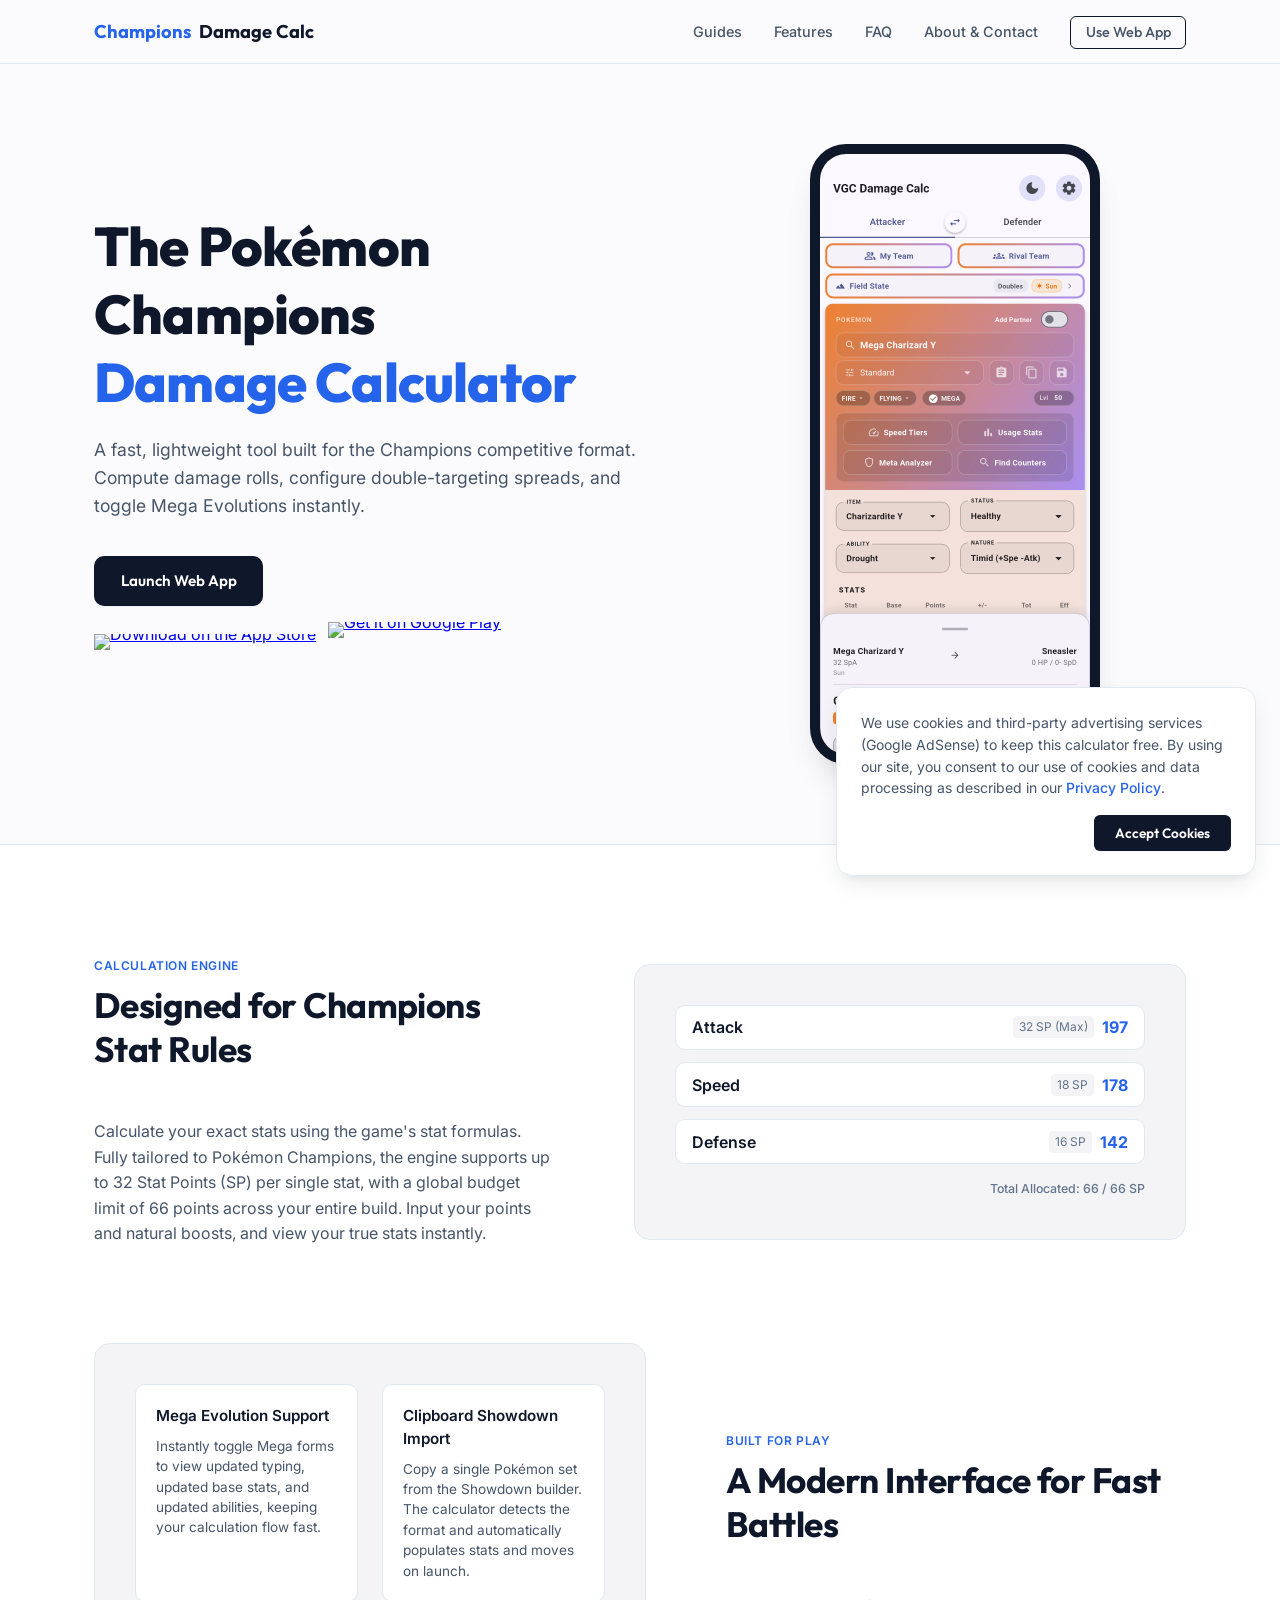
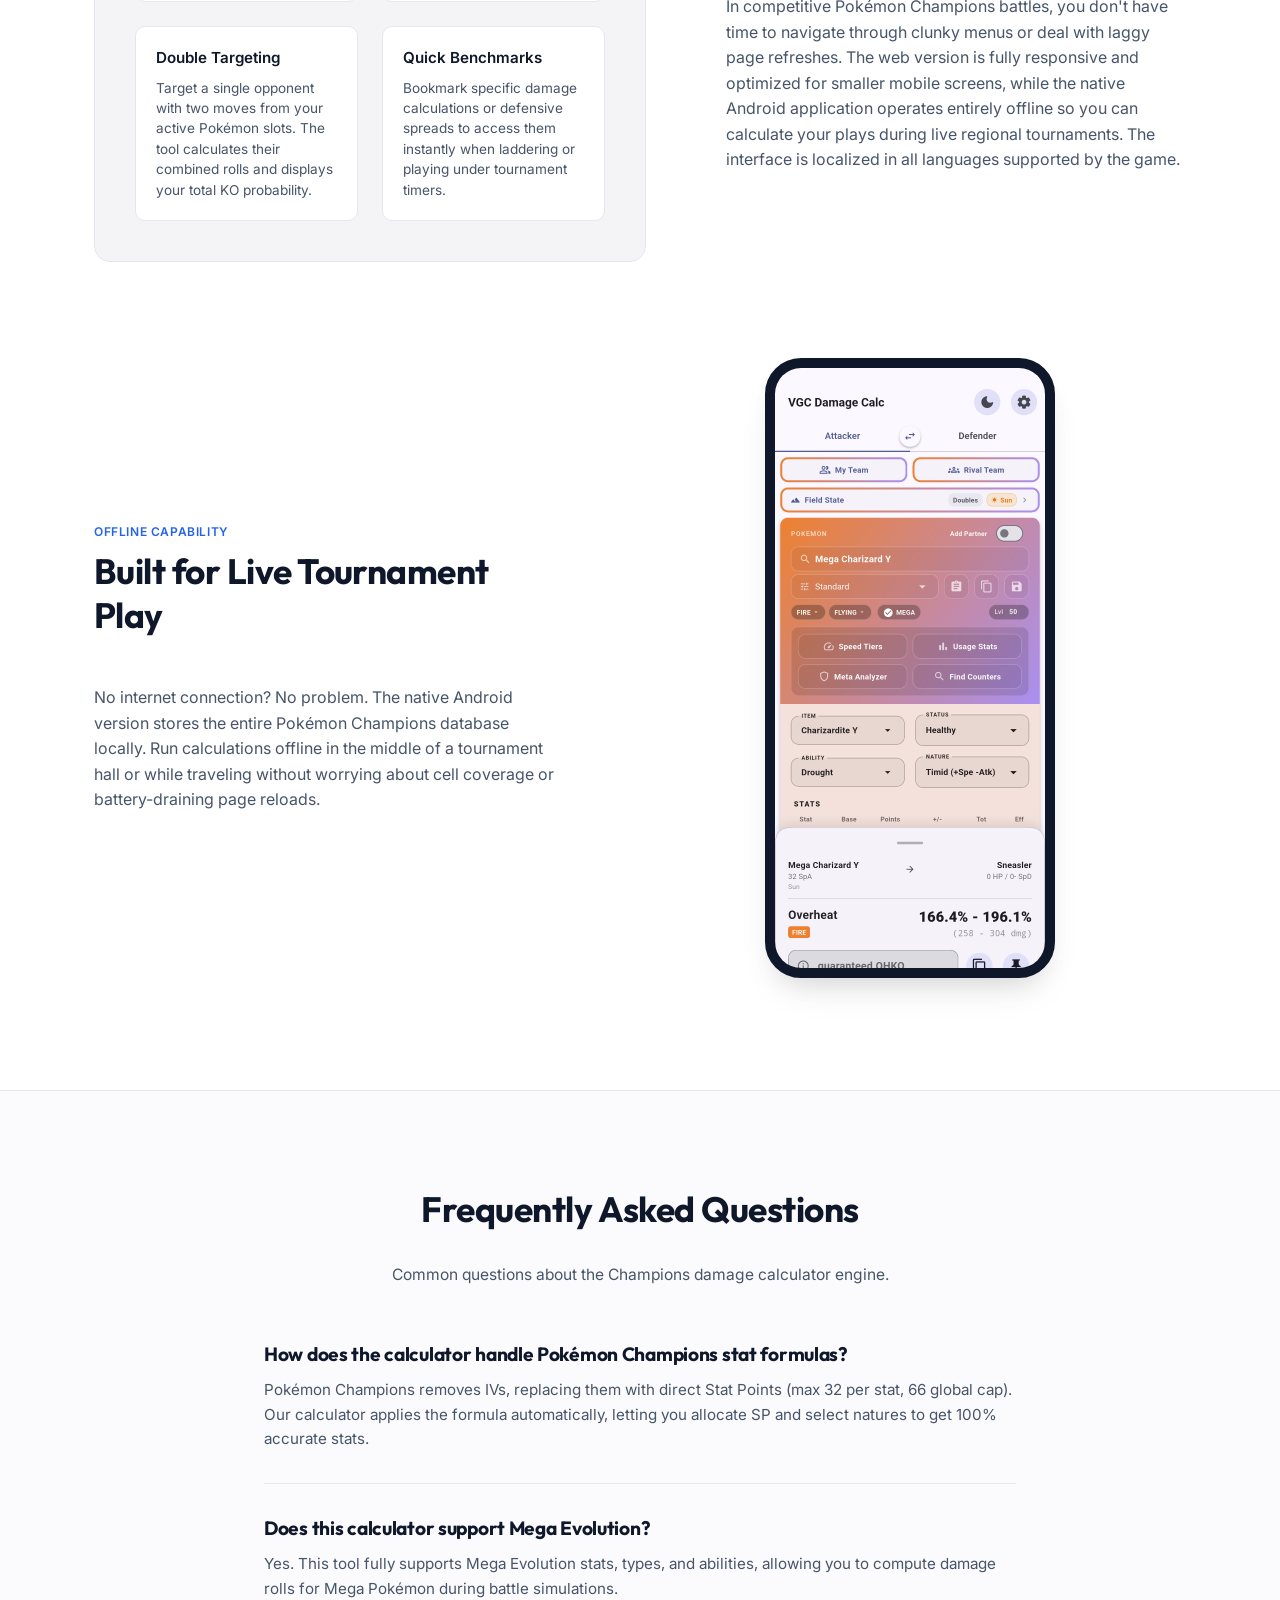
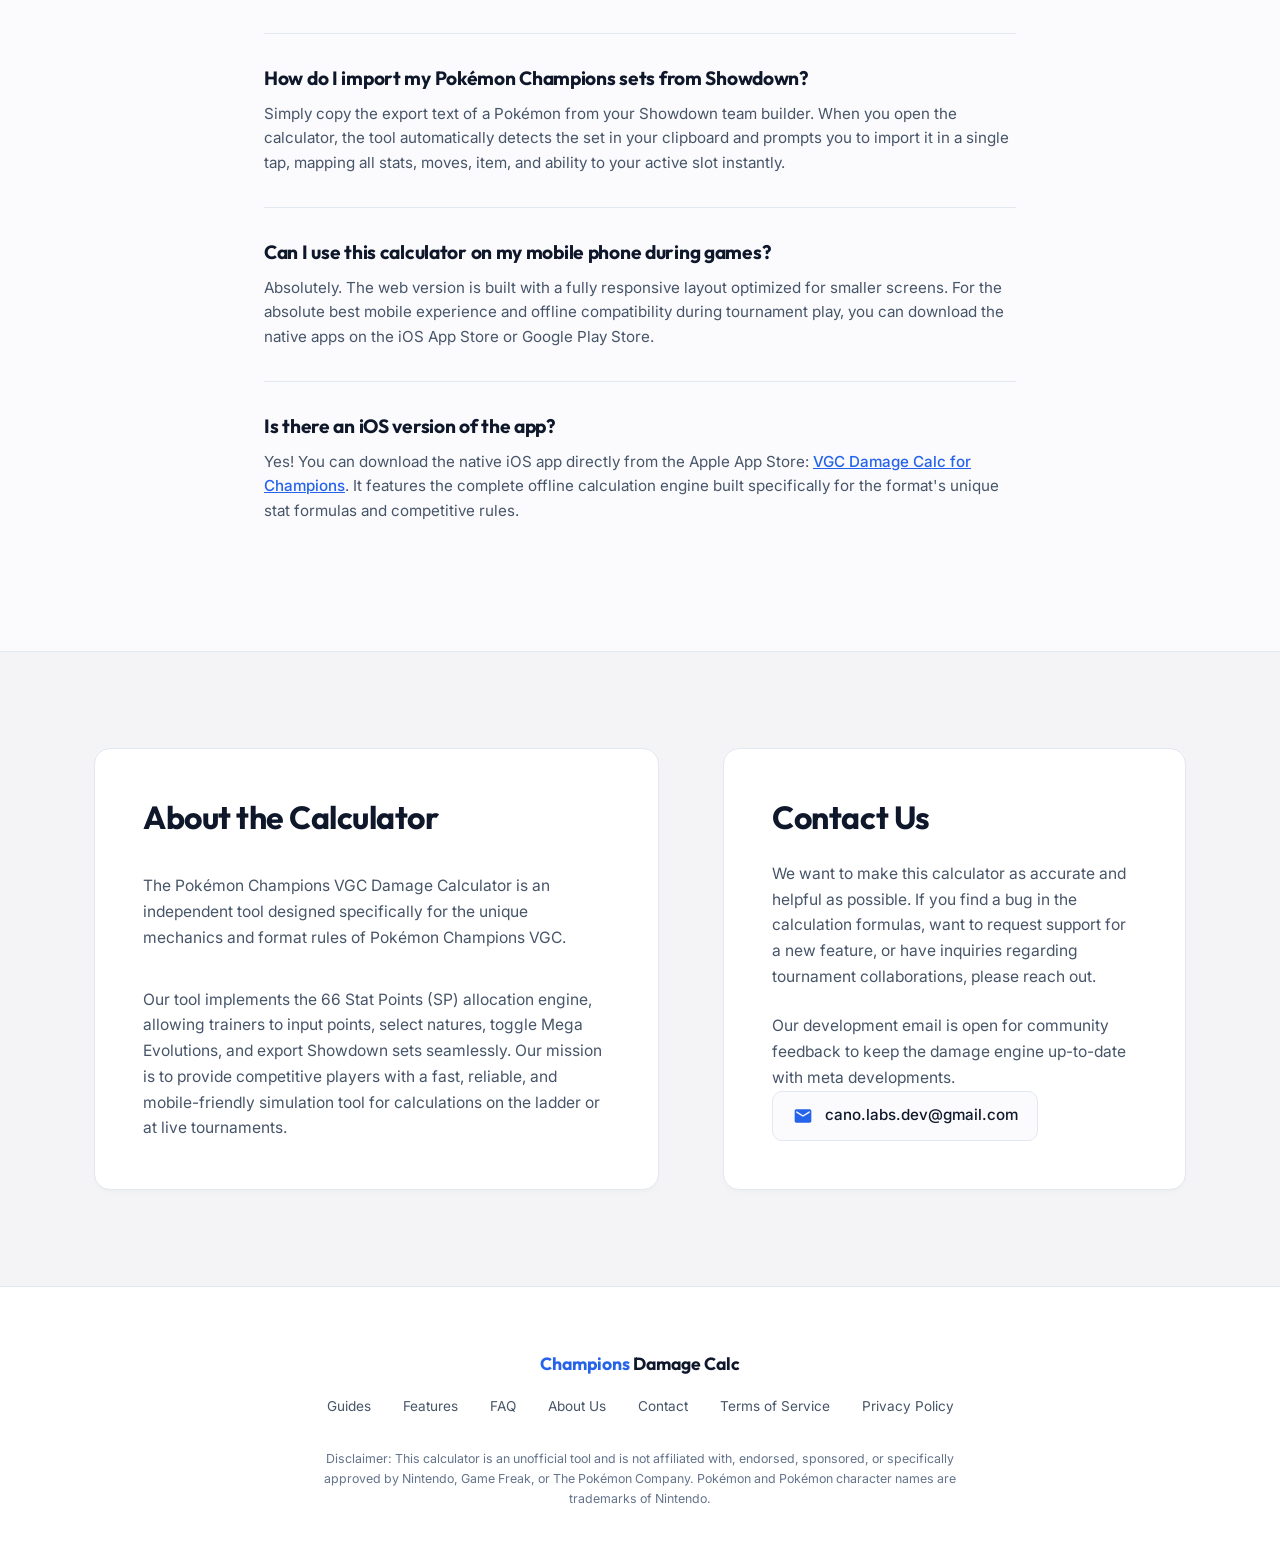
==== commit 013696ad: "updated info" ====
--- a/index.html
+++ b/index.html
@@ -273,7 +273,7 @@
         <div class="about-card">
           <h2>About the Calculator</h2>
           <p>
-            The Pokémon Champions VGC Damage Calculator is an independent, open-source tool designed specifically for the unique mechanics and format rules of Pokémon Champions VGC.
+            The Pokémon Champions VGC Damage Calculator is an independent tool designed specifically for the unique mechanics and format rules of Pokémon Champions VGC.
           </p>
           <p>
             Our tool implements the 66 Stat Points (SP) allocation engine, allowing trainers to input points, select natures, toggle Mega Evolutions, and export Showdown sets seamlessly. Our mission is to provide competitive players with a fast, reliable, and mobile-friendly simulation tool for calculations on the ladder or at live tournaments.
--- a/styles.css
+++ b/styles.css
@@ -197,6 +197,11 @@
   width: 100%;
 }
 
+.cta-group .btn {
+  height: 50px;
+  padding: 0 1.6rem;
+}
+
 .store-badges {
   display: inline-flex;
   align-items: center;
@@ -220,11 +225,11 @@
 }
 
 .store-badge-link img.badge-apple {
-  height: 40px;
+  height: 50px;
 }
 
 .store-badge-link img.badge-google {
-  height: 53px; /* Compensate for Google Play's 24% transparent vertical padding */
+  height: 74px; /* Compensate for Google Play's large transparent vertical padding to match the 50px visual height */
 }
 
 .btn {
